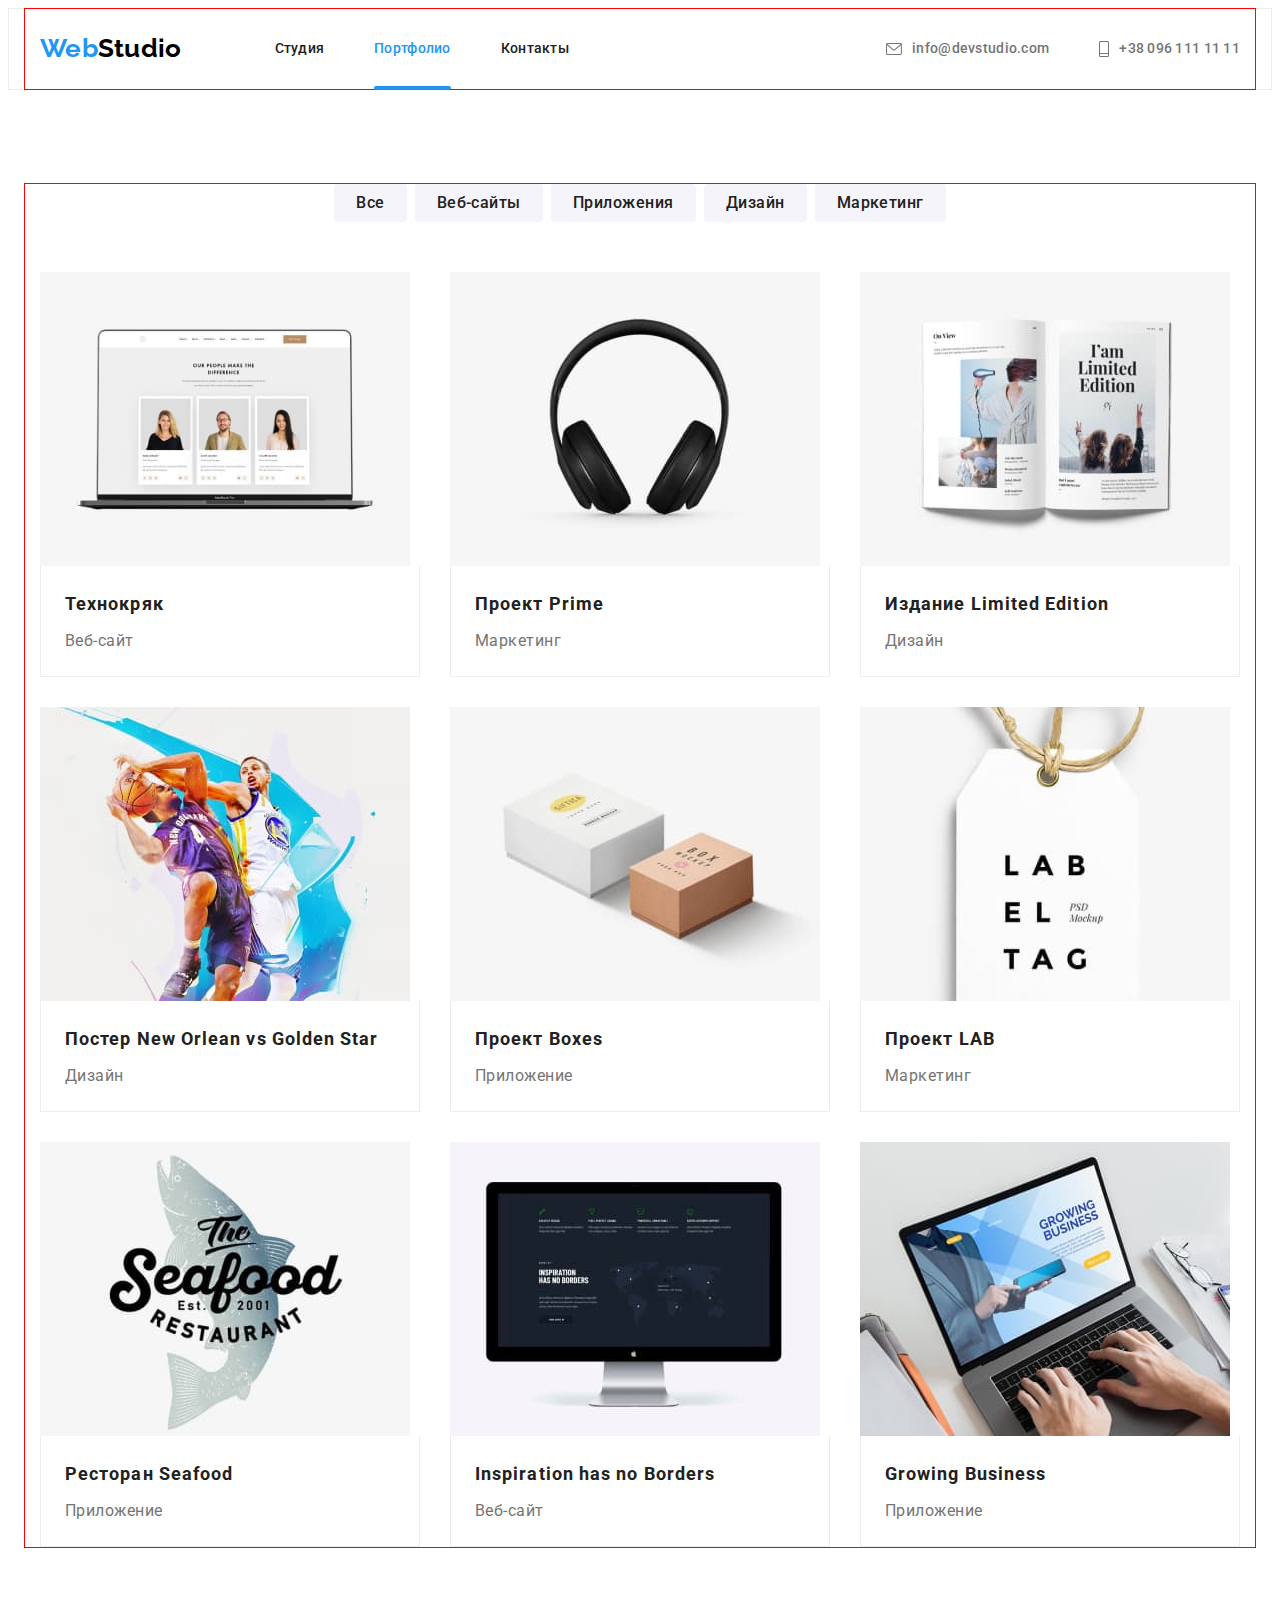
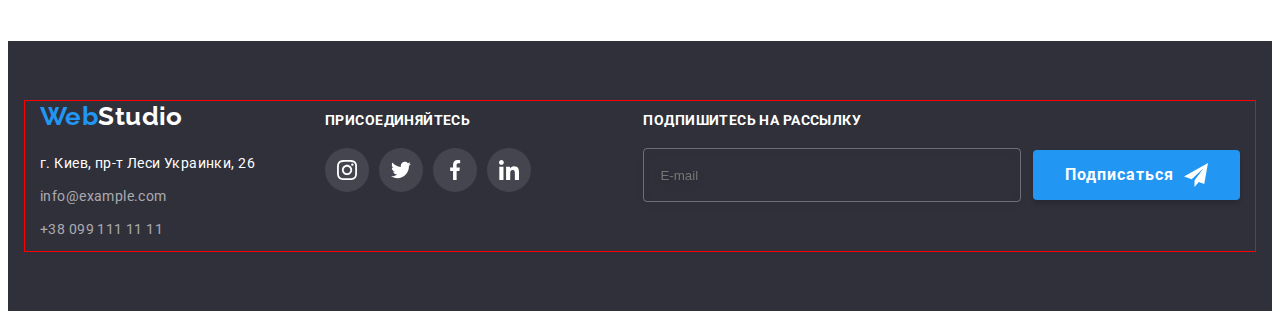
==== portfolio.html @ 8f58f3dd "ferst upd" ====
<!DOCTYPE html>
<html lang="ru">
  <head>
    <meta charset="UTF-8" />
    <meta http-equiv="X-UA-Compatible" content="IE=edge" />
    <meta name="viewport" content="width=device-width, initial-scale=1.0" />
    <link rel="preconnect" href="https://fonts.googleapis.com" />
    <link rel="preconnect" href="https://fonts.gstatic.com" crossorigin />
    <link
      href="https://fonts.googleapis.com/css2?family=Raleway:wght@700&family=Roboto:wght@400;500;700;900&display=swap"
      rel="stylesheet"
    />
    <link
      rel="stylesheet"
      href="https://cdnjs.cloudflare.com/ajax/libs/modern-normalize/1.1.0/modern-normalize.min.css"
      integrity="sha512-wpPYUAdjBVSE4KJnH1VR1HeZfpl1ub8YT/NKx4PuQ5NmX2tKuGu6U/JRp5y+Y8XG2tV+wKQpNHVUX03MfMFn9Q=="
      crossorigin="anonymous"
      referrerpolicy="no-referrer"
    />
    <title>Портфолио</title>
    <link rel="stylesheet" href="./css/style.css" />
  </head>
  <body>
    <header class="page-header">
      <div class="container header-nav">
        <a href="" lang="en" class="logo link">Web<span class="logo-black">Studio</span></a>
        <nav class="">
          <ul class="site-nav list">
            <li class="item">
              <a href="./index.html" class="link">Студия</a>
            </li>
            <li class="item"><a href="" class="link active">Портфолио</a></li>
            <li class="item"><a href="" class="link">Контакты</a></li>
          </ul>
        </nav>
        <ul class="auth-nav list">
          <li class="item">
            <a href="mailto:info@devstudio.com" class="link"
              ><svg class="auth-nav-logo" width="16" height="12">
                <use href="./images/symbol-defs-thre.svg#icon-mail-header"></use>
              </svg>
              info@devstudio.com</a
            >
          </li>
          <li class="item">
            <a href="tel:+380961111111" class="link"
              ><svg class="auth-nav-logo" width="10" height="16">
                <use href="./images/symbol-defs-thre.svg#icon-tel-header"></use>
              </svg>
              +38 096 111 11 11</a
            >
          </li>
        </ul>
      </div>
    </header>
    <main>
      <!--Секция кнопок-->
      <section class="section-project">
        <div class="container">
          <h1 class="visually-hidden">Наши проекты</h1>
          <ul class="list button-list">
            <li class="button-title">
              <button type="button" class="button-item">Все</button>
            </li>
            <li class="button-title">
              <button type="button" class="button-item">Веб-сайты</button>
            </li>
            <li class="button-title">
              <button type="button" class="button-item">Приложения</button>
            </li>
            <li class="button-title">
              <button type="button" class="button-item">Дизайн</button>
            </li>
            <li class="button-title">
              <button type="button" class="button-item">Маркетинг</button>
            </li>
          </ul>

          <!--Секция изображения ссылки-->
          <ul class="list list-layouts card-set">
            <li class="layouts-cards layouts-item card-item">
              <a href="" target="blank" rel="nofollow noopener noreferrer" class="layouts-link link"
                ><div class="layouts-thumb">
                  <img src="./images/page.jpg" alt="Страница на дисплее" width="370" height="294" />
                  <p class="layouts-top-text">
                    Ресурс предлагает комплексные предложения с разным уровнем функционала и
                    сервисов. Все это позволит посетителю получить исчерпывающие сведения о компании
                    или частном лице.
                  </p>
                </div>
                <div class="layouts-con">
                  <h2 class="title-layouts">Технокряк</h2>
                  <p class="title-text">Веб-сайт</p>
                </div></a
              >
            </li>
            <li class="layouts-cards layouts-item card-item">
              <a href="" target="blank" rel="nofollow noopener noreferrer" class="layouts-link link"
                ><div class="layouts-thumb">
                  <img src="./images/headphones.jpg" alt="Наушники" width="370" height="294" />
                  <p class="layouts-top-text">
                    Ресурс предлагает комплексные предложения с разным уровнем функционала и
                    сервисов. Все это позволит посетителю получить исчерпывающие сведения о компании
                    или частном лице.
                  </p>
                </div>
                <div class="layouts-con">
                  <h2 class="title-layouts">Проект Prime</h2>
                  <p class="title-text">Маркетинг</p>
                </div></a
              >
            </li>
            <li class="layouts-cards layouts-item card-item">
              <a href="" target="blank" rel="nofollow noopener noreferrer" class="layouts-link link"
                ><div class="layouts-thumb">
                  <img src="./images/book.jpg" alt="Открытая книга" width="370" height="294" />
                  <p class="layouts-top-text">
                    Ресурс предлагает комплексные предложения с разным уровнем функционала и
                    сервисов. Все это позволит посетителю получить исчерпывающие сведения о компании
                    или частном лице.
                  </p>
                </div>
                <div class="layouts-con">
                  <h2 class="title-layouts">Издание Limited Edition</h2>
                  <p class="title-text">Дизайн</p>
                </div></a
              >
            </li>
            <li class="layouts-cards layouts-item card-item">
              <a href="" target="blank" rel="nofollow noopener noreferrer" class="layouts-link link"
                ><div class="layouts-thumb">
                  <img
                    src="./images/players.jpg"
                    alt="Баксетболисты в прыжке"
                    width="370"
                    height="294"
                  />
                  <p class="layouts-top-text">
                    Ресурс предлагает комплексные предложения с разным уровнем функционала и
                    сервисов. Все это позволит посетителю получить исчерпывающие сведения о компании
                    или частном лице.
                  </p>
                </div>
                <div class="layouts-con">
                  <h2 class="title-layouts">Постер New Orlean vs Golden Star</h2>
                  <p class="title-text">Дизайн</p>
                </div></a
              >
            </li>
            <li class="layouts-cards layouts-item card-item">
              <a href="" target="blank" rel="nofollow noopener noreferrer" class="layouts-link link"
                ><div class="layouts-thumb">
                  <img src="./images/box.jpg" alt="Две коробки" width="370" height="294" />
                  <p class="layouts-top-text">
                    Ресурс предлагает комплексные предложения с разным уровнем функционала и
                    сервисов. Все это позволит посетителю получить исчерпывающие сведения о компании
                    или частном лице.
                  </p>
                </div>
                <div class="layouts-con">
                  <h2 class="title-layouts">Проект Boxes</h2>
                  <p class="title-text">Приложение</p>
                </div></a
              >
            </li>
            <li class="layouts-cards layouts-item card-item">
              <a href="" target="blank" rel="nofollow noopener noreferrer" class="layouts-link link"
                ><div class="layouts-thumb">
                  <img src="./images/lable.jpg" alt="Изображение лейбы" width="370" height="294" />
                  <p class="layouts-top-text">
                    Ресурс предлагает комплексные предложения с разным уровнем функционала и
                    сервисов. Все это позволит посетителю получить исчерпывающие сведения о компании
                    или частном лице.
                  </p>
                </div>
                <div class="layouts-con">
                  <h2 class="title-layouts">Проект LAB</h2>
                  <p class="title-text">Маркетинг</p>
                </div></a
              >
            </li>
            <li class="layouts-cards layouts-item card-item">
              <a href="" target="blank" rel="nofollow noopener noreferrer" class="layouts-link link"
                ><div class="layouts-thumb">
                  <img src="./images/bord.jpg" alt="Изображение рыбы" width="370" height="294" />
                  <p class="layouts-top-text">
                    Ресурс предлагает комплексные предложения с разным уровнем функционала и
                    сервисов. Все это позволит посетителю получить исчерпывающие сведения о компании
                    или частном лице.
                  </p>
                </div>
                <div class="layouts-con">
                  <h2 class="title-layouts">Ресторан Seafood</h2>
                  <p class="title-text">Приложение</p>
                </div></a
              >
            </li>
            <li class="layouts-cards layouts-item card-item">
              <a href="" target="blank" rel="nofollow noopener noreferrer" class="layouts-link link"
                ><div class="layouts-thumb">
                  <img
                    src="./images/comouter.jpg"
                    alt="Персональный компьютер"
                    width="370"
                    height="294"
                  />
                  <p class="layouts-top-text">
                    Ресурс предлагает комплексные предложения с разным уровнем функционала и
                    сервисов. Все это позволит посетителю получить исчерпывающие сведения о компании
                    или частном лице.
                  </p>
                </div>
                <div class="layouts-con">
                  <h2 class="title-layouts">Inspiration has no Borders</h2>
                  <p class="title-text">Веб-сайт</p>
                </div></a
              >
            </li>
            <li class="layouts-cards layouts-item card-item">
              <a href="" target="blank" rel="nofollow noopener noreferrer" class="layouts-link link"
                ><div class="layouts-thumb">
                  <img
                    src="./images/notebook.jpg"
                    alt="Работа за ноутбоком"
                    width="370"
                    height="294"
                  />
                  <p class="layouts-top-text">
                    Ресурс предлагает комплексные предложения с разным уровнем функционала и
                    сервисов. Все это позволит посетителю получить исчерпывающие сведения о компании
                    или частном лице.
                  </p>
                </div>
                <div class="layouts-con">
                  <h2 class="title-layouts">Growing Business</h2>
                  <p class="title-text">Приложение</p>
                </div></a
              >
            </li>
          </ul>
        </div>
      </section>
    </main>
    <footer class="footer">
      <div class="container footer-container">
        <div class="footer-item">
          <a href="" class="logo link">Web<span class="logo-white">Studio</span></a>
          <address class="address">
            <ul class="list address-list">
              <li class="address-item">
                <a
                  href="https://goo.gl/maps/igMfxzcYB5C5DrkF8"
                  target="blank"
                  rel="nofollow noopener noreferrer"
                  class="link"
                  >г. Киев, пр-т Леси Украинки, 26</a
                >
              </li>
              <li class="address-item">
                <a href="mailto:info@example.com" class="link">info@example.com</a>
              </li>
              <li class="address-item">
                <a href="tel:+380991111111" class="link">+38 099 111 11 11</a>
              </li>
            </ul>
          </address>
        </div>
        <div class="footer-item">
          <p class="join">присоединяйтесь</p>
          <ul class="list time-soc-list">
            <li class="footer-soc-item">
              <a href="" class="time-soc-link link"
                ><svg class="time-soc-icon" width="20" height="20">
                  <use href="./images/symbol-defs.svg#icon-instagram"></use></svg
              ></a>
            </li>
            <li class="time-soc-item">
              <a href="" class="time-soc-link link"
                ><svg class="time-soc-icon" width="20" height="20">
                  <use href="./images/symbol-defs.svg#icon-twitter"></use></svg
              ></a>
            </li>
            <li class="time-soc-item">
              <a href="" class="time-soc-link link"
                ><svg class="time-soc-icon" width="20" height="20">
                  <use href="./images/symbol-defs.svg#icon-facebook"></use></svg
              ></a>
            </li>
            <li class="time-soc-item">
              <a href="" class="time-soc-link link"
                ><svg class="time-soc-icon" width="20" height="20">
                  <use href="./images/symbol-defs.svg#icon-linkedin"></use></svg
              ></a>
            </li>
          </ul>
        </div>
        <div class="footer-item">
          <p class="join">Подпишитесь на рассылку</p>
          <form class="footer-form">
            <label class="join-label"
              ><input
                type="email"
                class="join-input"
                name="user-email"
                placeholder="E-mail"
                required
            /></label>
            <button type="submit" class="button">
              Подписаться<svg class="subscribe-btn-icon" width="24" height="24">
                <use href="./images/symbol-defs-five.svg#icon-icon-send"></use>
              </svg>
            </button>
          </form>
        </div>
      </div>
    </footer>
  </body>
</html>
---- css/style.css ----
/*Основной цвет текста #757575*/
/*Вторичній цвет текста #212121*/
/*Цвето логотипа Вебстудио голубой-#2196F3 черный #000000*/
/*Цвет текста белый #ffffff */
/*Цвет ссылок в футере rgba(255, 255, 255, 0.6)*/

:root {
  --primary-text-color: #757575;
  --title-text-color: #212121;
  --accent-color: #2196f3;
  --adress-color: rgba(255, 255, 255, 0.6);
  --logo-black: #000000;
  --logo-white: #ffffff;
  --background-color: #2f303a;
  --button-color: #ffffff;
  --background-button-color: #f5f4fa;
  --background-icon-color: #afb1b8;
  --card-gep-top: 30px;
  --card-gep-left: 30px;
  --card-item: 4;
  --transition: 250ms cubic-bezier(0.4, 0, 0.2, 1);
}
p,
h1,
h2,
h3,
h4,
h5,
h6 {
  margin: 0;
}
ul,
ol {
  margin: 0;
  padding-left: 0;
}
img {
  display: block;
  /* width: 100%; */
  max-width: 100%;
  height: auto;
}
body {
  color: var(--primary-text-color);
  font-family: 'Roboto', sans-serif;
  font-size: 14px;
  line-height: 1.71;
  letter-spacing: 0.03em;
}
.link {
  text-decoration: none;
  color: inherit;
}
.list {
  list-style: none;
}
.container {
  margin-left: auto;
  margin-right: auto;
  /* Ширина по макету 1170+15+15 */
  width: 1200px;
  padding-left: 15px;
  padding-right: 15px;
  outline: 1px solid red;
}
.card-set {
  display: flex;
  flex-wrap: wrap;
  margin-top: calc(-1 * var(--card-gep-top));
  margin-left: calc(-1 * var(--card-gep-left));
}
.card-item {
  margin-top: var(--card-gep-top);
  margin-left: var(--card-gep-left);
  flex-basis: calc(100% / var(--card-item) - var(--card-gep-left));
}
/* Header */
.page-header {
  font-weight: 500;
  line-height: 1.14;
  letter-spacing: 0.02em;
  border: 1px solid #ececec;
}
.page-header .logo {
  margin-right: 93px;
  padding-top: 24px;
  padding-bottom: 25px;
}
.header-nav {
  display: flex;
  align-items: center;
}
.site-nav .item:not(:last-child),
.auth-nav .item:not(:last-child) {
  margin-right: 50px;
}
.site-nav .link,
.auth-nav .link {
  display: flex;
  align-items: center;
  padding-top: 32px;
  padding-bottom: 32px;
  position: relative;
  transition: color var(--transition);
}
.site-nav {
  display: flex;
  align-items: center;
  color: var(--title-text-color);
}
.site-nav .link::after {
  content: '';
  display: block;
  width: 100%;
  position: absolute;
  bottom: -1px;
  height: 4px;
  background-color: var(--accent-color);
  border-radius: 2px;
  opacity: 0;
  transition: opacity 250ms cubic-bezier(0.4, 0, 0.2, 1);
}
.site-nav .link:hover::after,
.site-nav .link:focus::after,
.site-nav .active::after {
  opacity: 1;
}

.auth-nav {
  display: flex;
  margin-left: auto;
  align-items: center;
}
.nav-list {
  display: flex;
  margin-left: auto;
  padding-top: 32px;
  padding-bottom: 32px;
}

.logo-black {
  color: var(--logo-black);
}
.logo {
  font-family: 'Raleway';
  font-weight: 700;
  font-size: 26px;
  line-height: 1.19;
  color: var(--accent-color);
  display: flex;
}
.site-nav .link:hover,
.site-nav .link:focus,
.active {
  color: var(--accent-color);
}
.auth-nav .link:hover,
.auth-nav .link:focus {
  color: var(--accent-color);
  display: flex;
}
.auth-nav-logo,
.auth-nav-logo {
  margin-right: 10px;
  fill: var(--primary-text-color);
}
.auth-nav .link:hover .auth-nav-logo,
.auth-nav .link:focus .auth-nav-logo {
  fill: var(--accent-color);
}

/* Hero */
.section {
  padding-top: 94px;
  padding-bottom: 94px;
}
.hero {
  text-align: center;
  padding-top: 200px;
  padding-bottom: 200px;
  background-color: var(--background-color);
}
.overlay {
  max-width: 1600px;
  height: 600px;
  margin-left: auto;
  margin-right: auto;
  background-image: linear-gradient(to right, rgba(47, 48, 58, 0.4), rgba(47, 48, 58, 0.4)),
    url('../images/hero-bg.jpg');
}
.hero-title {
  font-weight: 900;
  font-size: 44px;
  line-height: 1.36;
  text-transform: uppercase;
  text-align: center;
  color: var(--button-color);
  margin-bottom: 30px;
  max-width: 696px;
  letter-spacing: 0.06em;
  margin-left: auto;
  margin-right: auto;
}
.button {
  cursor: pointer;
  font-family: inherit;
  font-weight: 700;
  font-size: 16px;
  line-height: 1.88;
  letter-spacing: 0.06em;
  color: var(--button-color);
  background-color: var(--accent-color);
  box-shadow: 0px 4px 4px rgba(0, 0, 0, 0.15);
  border-radius: 4px;
  padding: 10px 32px;
  border: none;
  min-width: 200px;
  display: flex;
  justify-content: center;
  align-items: center;
  margin-right: auto;
  margin-left: auto;
  transition: background var(--transition);
}
.button:hover,
.button:focus {
  background: #188ce8;
}
/* Section description */
.visually-hidden {
  position: absolute !important;
  clip: rect(1px 1px 1px 1px); /* IE6, IE7 */
  clip: rect(1px, 1px, 1px, 1px);
  padding: 0 !important;
  border: 0 !important;
  height: 1px !important;
  width: 1px !important;
  overflow: hidden;
}
.list-item::before {
  display: block;
  content: '';
  height: 120px;
  background-size: 70px;
  background-repeat: no-repeat;
  background-position: center;
  background-color: var(--background-button-color);
  border-radius: 4px;
  margin-bottom: 30px;
}
.icon-antenna::before {
  background-image: url(../images/antenna.svg);
}
.icon-clock::before {
  background-image: url(../images/clock.svg);
}
.icon-diagram::before {
  background-image: url(../images/diagram.svg);
}
.icon-astronaut::before {
  background-image: url(../images/astronaut.svg);
}
.about-title {
  font-weight: 700;
  font-size: 14px;
  text-transform: uppercase;
  line-height: 1.14;
  color: var(--title-text-color);
  margin-bottom: 10px;
}

/* Section process */
.section-worck {
  padding-top: 0px;
}
.section-title {
  font-weight: 700;
  font-size: 36px;
  margin-bottom: 50px;
  line-height: 1.16;
  text-align: center;
  color: var(--title-text-color);
}
.process-list {
  --card-gep-top: 50px;
  --card-gep-left: 30px;
  --card-item: 3;
}
.item-worck {
  position: relative;
}
.tex-position {
  position: absolute;
  font-weight: 700;
  line-height: 16px;
  color: var(--button-color);
  text-transform: uppercase;
  bottom: 0;
  left: 0;
  text-align: center;
  width: 100%;
  padding: 27px;
  background-color: rgba(47, 48, 58, 0.8);
}

/*Section team*/
.section-team {
  background-color: var(--background-button-color);
}
.title-team {
  font-weight: 500;
  margin-bottom: 10px;
  color: var(--title-text-color);
}
.team-text,
.title-team {
  font-size: 16px;
  line-height: 1.18;
  text-align: center;
}
.team-text {
  margin-bottom: 16px;
}
.team-list {
  --card-item: 4;
}
.time-con {
  padding: 30px;
}
.time-item {
  background-color: #ffffff;
  box-shadow: 0px 1px 3px rgba(0, 0, 0, 0.12), 0px 1px 1px rgba(0, 0, 0, 0.14),
    0px 2px 1px rgba(0, 0, 0, 0.2);
  border-radius: 0px 0px 4px 4px;
}
.time-soc-list {
  display: flex;
}
.time-soc-item {
  width: 44px;
  height: 44px;
  margin-right: 10px;
}
.time-soc-item:last-child {
  margin-right: 0px;
}
.time-soc-link {
  width: 100%;
  height: 100%;
  background-color: var(--button-color);
  border-radius: 50%;
  display: flex;
  align-items: center;
  justify-content: center;
  transition: background-color var(--transition);
}

.time-soc-icon {
  transition: fill var(--transition);
  fill: var(--background-icon-color);
}
.time-soc-link:hover,
.time-soc-link:focus {
  background-color: var(--accent-color);
}
.time-soc-link:hover .time-soc-icon,
.time-soc-link:focus .time-soc-icon {
  fill: var(--button-color);
}

/* Section regular-customers */
.clients {
  font-size: 36px;
  line-height: 42px;
  text-align: center;
  letter-spacing: 0.03em;
  color: var(--title-text-color);
  margin-bottom: 50px;
}
.clients-list {
  --card-item: 6;
}
.clients-icon-link:hover,
.clients-icon-link:focus {
  border: 1px solid var(--accent-color);
}

.clients-icon-link {
  width: 100%;
  height: 92px;
  background-color: var(--button-color);
  display: flex;
  border-radius: 4px;
  align-items: center;
  justify-content: center;
  border: 1px solid #afb1b8;
  transition: border var(--transition);
}
.clients-cpmany-icon {
  transition: fill var(--transition);
  fill: #afb1b8;
}
.clients-icon-link:hover .clients-cpmany-icon,
.clients-icon-link:focus .clients-cpmany-icon {
  fill: var(--accent-color);
}
/* Section footer */
.footer {
  background-color: var(--background-color);
  padding-top: 60px;
  padding-bottom: 60px;
}
.footer .logo {
  margin-bottom: 20px;
}
.footer .link:hover,
.footer .link:focus {
  color: var(--accent-color);
}
.address-item .link {
  transition: color var(--transition);
}
.logo-white {
  color: var(--logo-white);
}
.join {
  font-weight: 700;
  line-height: 16px;
  letter-spacing: 0.03em;
  text-transform: uppercase;
  color: var(--logo-white);
  margin-bottom: 20px;
}
.join-label {
  margin-right: 12px;
}
.join-input {
  width: 358px;
  height: 50px;
  background-color: initial;
  border: 1px solid rgba(255, 255, 255, 0.3);
  filter: drop-shadow(0px 4px 4px rgba(0, 0, 0, 0.15));
  border-radius: 4px;
  padding-left: 16px;
  color: var(--button-color);
}
.footer-form {
  display: flex;
  align-items: center;
}

.address {
  color: var(--adress-color);
  font-style: inherit;
}
.address .link[target='blank'] {
  color: var(--button-color);
}
.address-item {
  margin-bottom: 9px;
}
.footer-soc-list {
  display: flex;
}
.footer-soc-item {
  width: 44px;
  height: 44px;
  margin-right: 10px;
}
.footer-soc-item:last-child {
  margin-right: 0px;
}
.footer-soc-link {
  width: 100%;
  height: 100%;
  border-radius: 50%;
  display: flex;
  align-items: center;
  justify-content: center;
  transition-property: background-color;
  transition-duration: 3000ms;
  transition-timing-function: cubic-bezier(0.4, 0, 0.2, 1);
}
.footer .time-soc-link {
  background-color: rgba(255, 255, 255, 0.1);
}
.footer .time-soc-icon {
  fill: var(--logo-white);
}
.footer-soc-icon {
  fill: var(--button-color);
}
.footer .time-soc-link:hover,
.footer .time-soc-link:focus {
  background-color: var(--accent-color);
}
.footer-container {
  display: flex;
  align-items: baseline;
}
.footer-item:not(:last-child) {
  margin-right: 70px;
}
.footer-item:last-child {
  margin-left: auto;
}
/* section button */
.section-project {
  margin-top: 94px;
  margin-bottom: 94px;
}
.button-item {
  cursor: pointer;
  color: var(--title-text-color);
  background-color: var(--background-button-color);
  font-family: inherit;
  font-size: 16px;
  font-weight: 500;
  line-height: 1.62;
  letter-spacing: 0.03em;
  border-radius: 4px;
  padding: 6px 22px 6px 22px;
  border: none;
  transition-property: background-color, color, box-shadow;
  transition-duration: 250ms;
  transition-timing-function: cubic-bezier(0.4, 0, 0.2, 1);
}
.button-item:hover,
.button-item:focus {
  background-color: var(--accent-color);
  color: var(--background-button-color);
  box-shadow: 0px 3px 1px rgba(0, 0, 0, 0.1), 0px 1px 2px rgba(0, 0, 0, 0.08),
    0px 2px 2px rgba(0, 0, 0, 0.12);
}
.button-list {
  display: flex;
  justify-content: center;
  margin-bottom: 50px;
  column-gap: 8px;
}

.button-title {
  position: relative;
}

/* section layouts*/
.title-layouts {
  font-weight: 700;
  font-size: 18px;
  margin-bottom: 4px;
  line-height: 2;
  letter-spacing: 0.06em;
  color: var(--title-text-color);
}
.title-text {
  font-size: 16px;
  line-height: 1.88;
  letter-spacing: 0.03em;
}
.list-layouts {
  --card-item: 3;
}
.layouts-item {
  background-color: var(--button-color);
}
.layouts-link {
  display: flex;
  flex-direction: column;
  transition: box-shadow var(--transition);
}
.layouts-link:hover,
.layouts-link:focus {
  box-shadow: 0px 1px 1px rgba(0, 0, 0, 0.12), 0px 4px 4px rgba(0, 0, 0, 0.06),
    1px 4px 6px rgba(0, 0, 0, 0.16);
}
.layouts-con {
  padding: 20px 24px;
  border: 1px solid #eeeeee;
  border-top: none;
}

.layouts-thumb:hover::before .layouts-thumb:focus::before {
  opacity: 1;
}
.layouts-thumb {
  position: relative;
  overflow: hidden;
}
.layouts-cards:hover .layouts-thumb::before {
  transform: translateY(0);
}
.layouts-top-text {
  position: absolute;
  top: 0%;
  font-size: 18px;
  line-height: 28px;
  letter-spacing: 0.03em;
  color: var(--button-color);
  background: rgba(33, 150, 243, 0.9);
  padding: 63px 24px 63px 24px;
  transform: translateY(100%);
  transition: transform 250ms cubic-bezier(0.4, 0, 0.2, 1);
}
.layouts-link:hover .layouts-top-text,
.layouts-link:focus .layouts-top-text {
  transform: translateY(0);
}
.backdrop {
  width: 100%;
  height: 100%;
  background: rgba(0, 0, 0, 0.2);
  position: fixed;
  top: 0;
  transition: opacity var(--transition), visibility 350ms;
}
.backdrop.is-hidden .modal {
  transform: translate(-50%, -50%) scale(0);
}
.modal {
  width: 528px;
  height: 581px;
  background: var(--background-button-color);
  box-shadow: 0px 1px 3px rgba(0, 0, 0, 0.12), 0px 1px 1px rgba(0, 0, 0, 0.14),
    0px 2px 1px rgba(0, 0, 0, 0.2);
  border-radius: 4px;
  position: absolute;
  top: 50%;
  left: 50%;
  transform: translate(-50%, -50%) scale(1);
  transition: transform var(--transition);
  padding: 40px;
}
.modal-title {
  font-weight: 700;
  font-size: 20px;
  line-height: 23px;
  text-align: center;
  letter-spacing: 0.03em;
  color: var(--title-text-color);
  margin-bottom: 12px;
}
.svg-button-modal {
  fill: var(--logo-black);
  transition: fill var(--transition);
}
.svg-button-modal:focus,
.svg-button-modal:hover {
  fill: var(--accent-color);
}
.button-modal-clouse {
  width: 30px;
  height: 30px;
  position: absolute;
  display: flex;
  justify-content: center;
  align-items: center;
  top: 8px;
  right: 8px;
  border: 1px solid rgba(0, 0, 0, 0.1);
  border-radius: 50%;
  cursor: pointer;
}
.button-modal-clouse:focus .svg-button-modal,
.button-modal-clouse:hover .svg-button-modal {
  fill: var(--accent-color);
}
.is-hidden {
  visibility: hidden;
  opacity: 0;
  pointer-events: none;
}
.modal-field {
  margin-bottom: 10px;
}
.modal-input {
  width: 100%;
  height: 40px;
  border: 1px solid rgba(33, 33, 33, 0.2);
  border-radius: 4px;
  padding-left: 42px;
  outline: none;
  cursor: pointer;
  transition: border var(--transition);
}
.modal-input:focus,
.modal-input:hover {
  border: 1px solid var(--accent-color);
}
.modal-input:focus + .modal-icon,
.modal-input:hover + .modal-icon {
  fill: var(--accent-color);
}
.modal-icon {
  position: absolute;
  left: 12px;
  top: 50%;
  transform: translateY(-50%);
  transition: fill var(--transition);
}
.modal-label {
  font-size: 12px;
  letter-spacing: 0.01em;
  color: var(--primary-text-color);
  margin-bottom: 4px;
  display: block;
}
.modal-text {
  width: 100%;
  height: 120px;
  border: 1px solid rgba(33, 33, 33, 0.2);
  border-radius: 4px;
  resize: none;
  padding: 12px 16px;
  outline: none;
}
.modal-text::placeholder {
  font-size: 14px;
  line-height: 16px;
  letter-spacing: 0.01em;
  color: rgba(117, 117, 117, 0.5);
}
.modal-text:focus {
  border-color: var(--accent-color);
}
.color-contract {
  color: var(--accent-color);
}
.checkbox-text {
  color: var(--primary-text-color);
  display: flex;
  align-items: center;
  justify-content: center;
}
.checkbox-text::before {
  content: '';
  width: 16px;
  height: 15px;
  border: 2px solid var(--title-text-color);
  border-radius: 2px;
  margin-right: 9px;
}
.modal-check {
  margin-left: 13px;
}
.modal-check:checked + .checkbox-text::before {
  background-color: var(--accent-color);
  background-image: url(../images/check.svg);
  border: 2px solid var(--title-text-color);
  background-repeat: no-repeat;
  background-position: center;
}
.modal-check:hover + .checkbox-text::before,
.modal-check:focus + .checkbox-text::before {
  border: 2px solid var(--accent-color);
}

.subscribe-btn-icon {
  margin-left: 10px;
  fill: var(--button-color);
}
.input-wrap {
  position: relative;
}
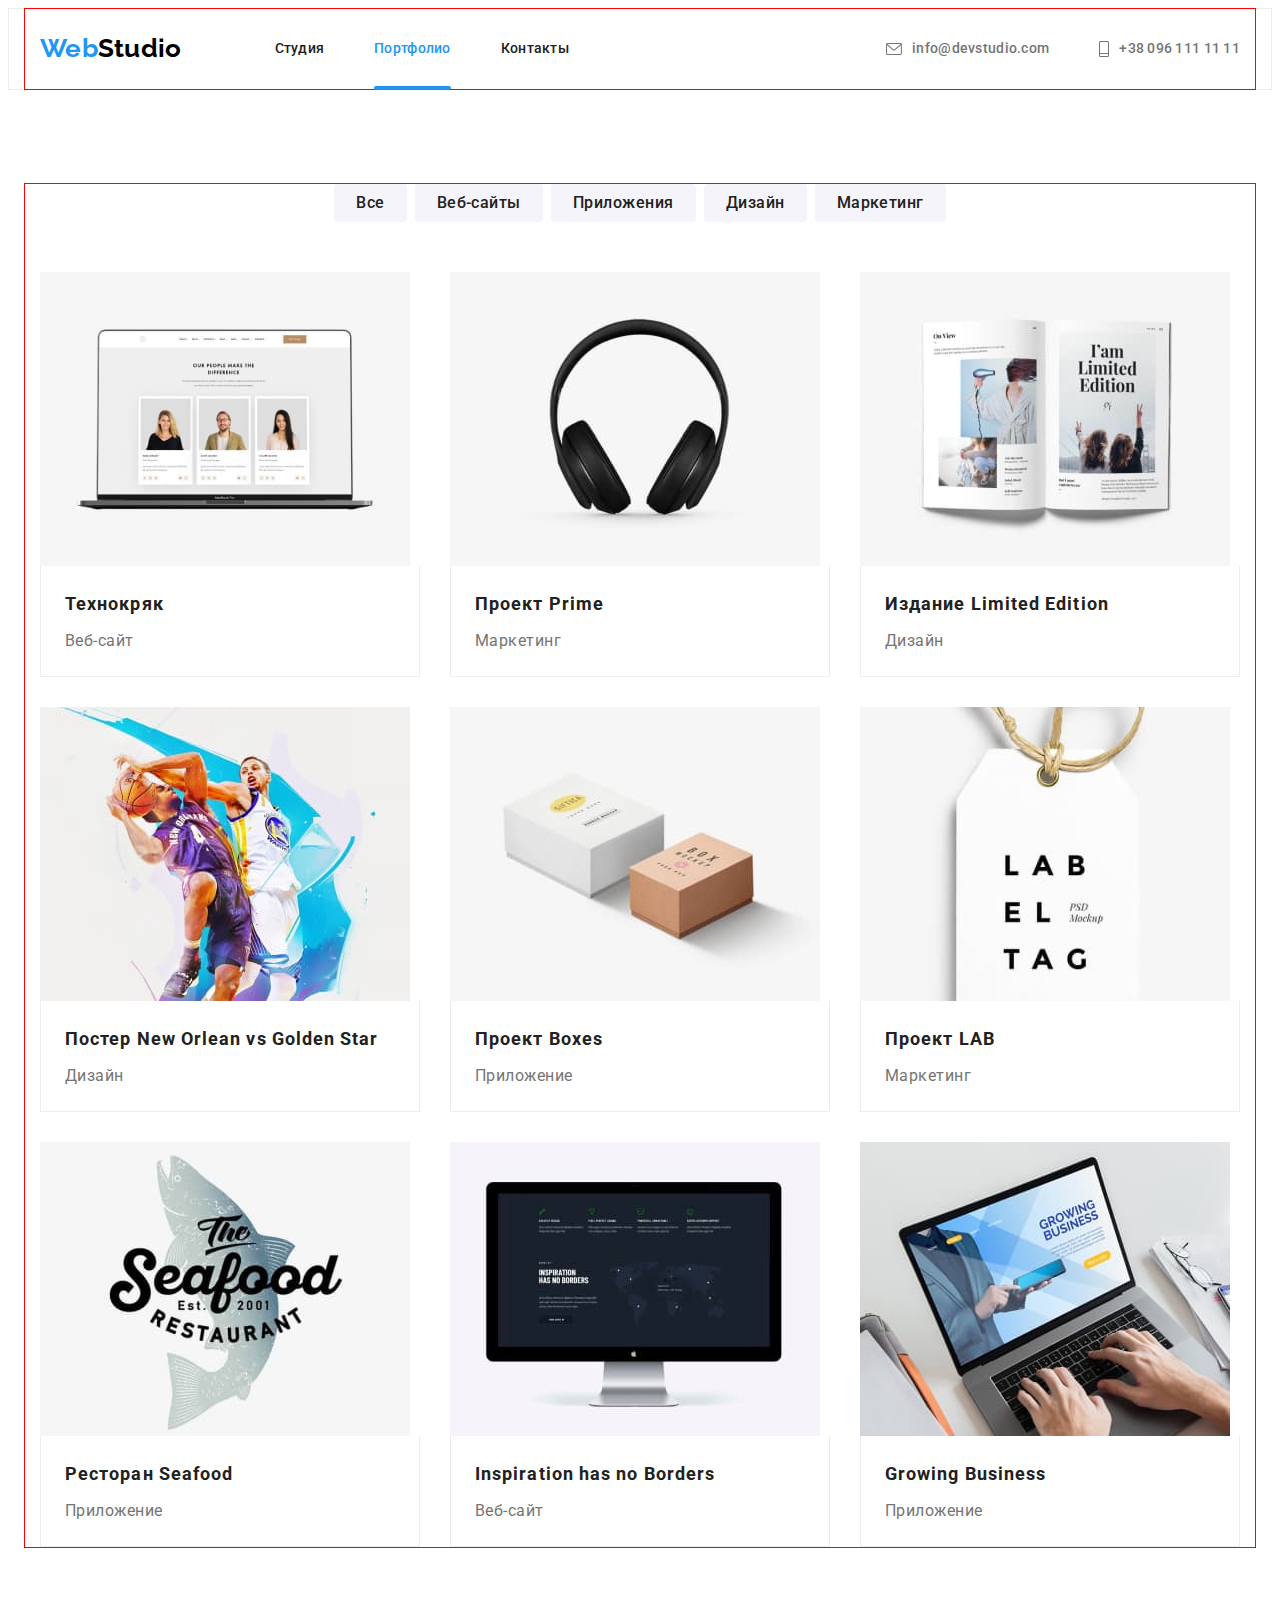
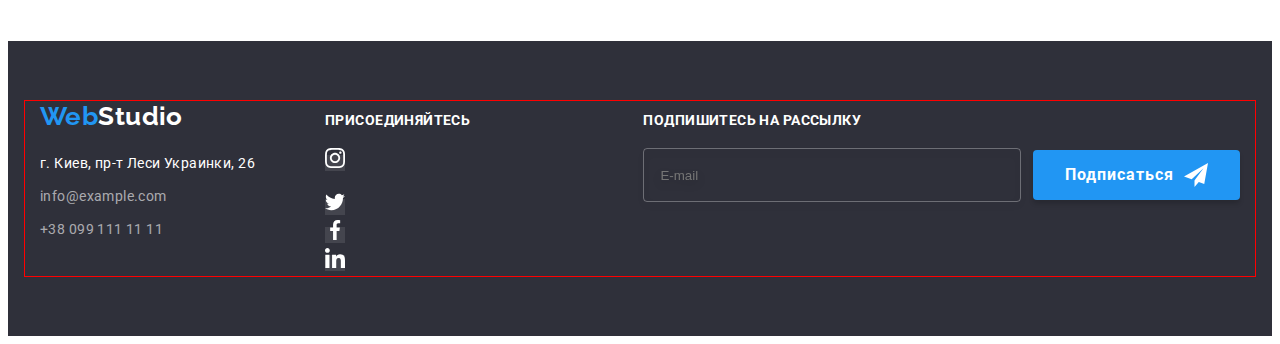
==== commit 9f3492ed: "upd. scss" ====
--- a/portfolio.html
+++ b/portfolio.html
@@ -19,6 +19,7 @@
     />
     <title>Портфолио</title>
     <link rel="stylesheet" href="./css/style.css" />
+    <link rel="stylesheet" href="./css/main.min.css" />
   </head>
   <body>
     <header class="page-header">
@@ -54,30 +55,30 @@
       </div>
     </header>
     <main>
-      <!--Секция кнопок-->
+      <!--Section button-portfolio--->
       <section class="section-project">
         <div class="container">
           <h1 class="visually-hidden">Наши проекты</h1>
           <ul class="list button-list">
+            <li class="button-list__title">
+              <button type="button" class="button-list__item">Все</button>
+            </li>
             <li class="button-title">
-              <button type="button" class="button-item">Все</button>
+              <button type="button" class="button-list__item">Веб-сайты</button>
             </li>
             <li class="button-title">
-              <button type="button" class="button-item">Веб-сайты</button>
+              <button type="button" class="button-list__item">Приложения</button>
             </li>
             <li class="button-title">
-              <button type="button" class="button-item">Приложения</button>
+              <button type="button" class="button-list__item">Дизайн</button>
             </li>
             <li class="button-title">
-              <button type="button" class="button-item">Дизайн</button>
-            </li>
-            <li class="button-title">
-              <button type="button" class="button-item">Маркетинг</button>
+              <button type="button" class="button-list__item">Маркетинг</button>
             </li>
           </ul>
 
-          <!--Секция изображения ссылки-->
-          <ul class="list list-layouts card-set">
+          <!--Section layouts-->
+          <ul class="list-layouts card-set list">
             <li class="layouts-cards layouts-item card-item">
               <a href="" target="blank" rel="nofollow noopener noreferrer" class="layouts-link link"
                 ><div class="layouts-thumb">
--- a/css/style.css
+++ b/css/style.css
@@ -4,760 +4,22 @@
 /*Цвет текста белый #ffffff */
 /*Цвет ссылок в футере rgba(255, 255, 255, 0.6)*/
 
-:root {
-  --primary-text-color: #757575;
-  --title-text-color: #212121;
-  --accent-color: #2196f3;
-  --adress-color: rgba(255, 255, 255, 0.6);
-  --logo-black: #000000;
-  --logo-white: #ffffff;
-  --background-color: #2f303a;
-  --button-color: #ffffff;
-  --background-button-color: #f5f4fa;
-  --background-icon-color: #afb1b8;
-  --card-gep-top: 30px;
-  --card-gep-left: 30px;
-  --card-item: 4;
-  --transition: 250ms cubic-bezier(0.4, 0, 0.2, 1);
-}
-p,
-h1,
-h2,
-h3,
-h4,
-h5,
-h6 {
-  margin: 0;
-}
-ul,
-ol {
-  margin: 0;
-  padding-left: 0;
-}
-img {
-  display: block;
-  /* width: 100%; */
-  max-width: 100%;
-  height: auto;
-}
-body {
-  color: var(--primary-text-color);
-  font-family: 'Roboto', sans-serif;
-  font-size: 14px;
-  line-height: 1.71;
-  letter-spacing: 0.03em;
-}
-.link {
-  text-decoration: none;
-  color: inherit;
-}
-.list {
-  list-style: none;
-}
-.container {
-  margin-left: auto;
-  margin-right: auto;
-  /* Ширина по макету 1170+15+15 */
-  width: 1200px;
-  padding-left: 15px;
-  padding-right: 15px;
-  outline: 1px solid red;
-}
-.card-set {
-  display: flex;
-  flex-wrap: wrap;
-  margin-top: calc(-1 * var(--card-gep-top));
-  margin-left: calc(-1 * var(--card-gep-left));
-}
-.card-item {
-  margin-top: var(--card-gep-top);
-  margin-left: var(--card-gep-left);
-  flex-basis: calc(100% / var(--card-item) - var(--card-gep-left));
-}
 /* Header */
-.page-header {
-  font-weight: 500;
-  line-height: 1.14;
-  letter-spacing: 0.02em;
-  border: 1px solid #ececec;
-}
-.page-header .logo {
-  margin-right: 93px;
-  padding-top: 24px;
-  padding-bottom: 25px;
-}
-.header-nav {
-  display: flex;
-  align-items: center;
-}
-.site-nav .item:not(:last-child),
-.auth-nav .item:not(:last-child) {
-  margin-right: 50px;
-}
-.site-nav .link,
-.auth-nav .link {
-  display: flex;
-  align-items: center;
-  padding-top: 32px;
-  padding-bottom: 32px;
-  position: relative;
-  transition: color var(--transition);
-}
-.site-nav {
-  display: flex;
-  align-items: center;
-  color: var(--title-text-color);
-}
-.site-nav .link::after {
-  content: '';
-  display: block;
-  width: 100%;
-  position: absolute;
-  bottom: -1px;
-  height: 4px;
-  background-color: var(--accent-color);
-  border-radius: 2px;
-  opacity: 0;
-  transition: opacity 250ms cubic-bezier(0.4, 0, 0.2, 1);
-}
-.site-nav .link:hover::after,
-.site-nav .link:focus::after,
-.site-nav .active::after {
-  opacity: 1;
-}
-
-.auth-nav {
-  display: flex;
-  margin-left: auto;
-  align-items: center;
-}
-.nav-list {
-  display: flex;
-  margin-left: auto;
-  padding-top: 32px;
-  padding-bottom: 32px;
-}
-
-.logo-black {
-  color: var(--logo-black);
-}
-.logo {
-  font-family: 'Raleway';
-  font-weight: 700;
-  font-size: 26px;
-  line-height: 1.19;
-  color: var(--accent-color);
-  display: flex;
-}
-.site-nav .link:hover,
-.site-nav .link:focus,
-.active {
-  color: var(--accent-color);
-}
-.auth-nav .link:hover,
-.auth-nav .link:focus {
-  color: var(--accent-color);
-  display: flex;
-}
-.auth-nav-logo,
-.auth-nav-logo {
-  margin-right: 10px;
-  fill: var(--primary-text-color);
-}
-.auth-nav .link:hover .auth-nav-logo,
-.auth-nav .link:focus .auth-nav-logo {
-  fill: var(--accent-color);
-}
 
 /* Hero */
-.section {
-  padding-top: 94px;
-  padding-bottom: 94px;
-}
-.hero {
-  text-align: center;
-  padding-top: 200px;
-  padding-bottom: 200px;
-  background-color: var(--background-color);
-}
-.overlay {
-  max-width: 1600px;
-  height: 600px;
-  margin-left: auto;
-  margin-right: auto;
-  background-image: linear-gradient(to right, rgba(47, 48, 58, 0.4), rgba(47, 48, 58, 0.4)),
-    url('../images/hero-bg.jpg');
-}
-.hero-title {
-  font-weight: 900;
-  font-size: 44px;
-  line-height: 1.36;
-  text-transform: uppercase;
-  text-align: center;
-  color: var(--button-color);
-  margin-bottom: 30px;
-  max-width: 696px;
-  letter-spacing: 0.06em;
-  margin-left: auto;
-  margin-right: auto;
-}
-.button {
-  cursor: pointer;
-  font-family: inherit;
-  font-weight: 700;
-  font-size: 16px;
-  line-height: 1.88;
-  letter-spacing: 0.06em;
-  color: var(--button-color);
-  background-color: var(--accent-color);
-  box-shadow: 0px 4px 4px rgba(0, 0, 0, 0.15);
-  border-radius: 4px;
-  padding: 10px 32px;
-  border: none;
-  min-width: 200px;
-  display: flex;
-  justify-content: center;
-  align-items: center;
-  margin-right: auto;
-  margin-left: auto;
-  transition: background var(--transition);
-}
-.button:hover,
-.button:focus {
-  background: #188ce8;
-}
+
 /* Section description */
-.visually-hidden {
-  position: absolute !important;
-  clip: rect(1px 1px 1px 1px); /* IE6, IE7 */
-  clip: rect(1px, 1px, 1px, 1px);
-  padding: 0 !important;
-  border: 0 !important;
-  height: 1px !important;
-  width: 1px !important;
-  overflow: hidden;
-}
-.list-item::before {
-  display: block;
-  content: '';
-  height: 120px;
-  background-size: 70px;
-  background-repeat: no-repeat;
-  background-position: center;
-  background-color: var(--background-button-color);
-  border-radius: 4px;
-  margin-bottom: 30px;
-}
-.icon-antenna::before {
-  background-image: url(../images/antenna.svg);
-}
-.icon-clock::before {
-  background-image: url(../images/clock.svg);
-}
-.icon-diagram::before {
-  background-image: url(../images/diagram.svg);
-}
-.icon-astronaut::before {
-  background-image: url(../images/astronaut.svg);
-}
-.about-title {
-  font-weight: 700;
-  font-size: 14px;
-  text-transform: uppercase;
-  line-height: 1.14;
-  color: var(--title-text-color);
-  margin-bottom: 10px;
-}
 
 /* Section process */
-.section-worck {
-  padding-top: 0px;
-}
-.section-title {
-  font-weight: 700;
-  font-size: 36px;
-  margin-bottom: 50px;
-  line-height: 1.16;
-  text-align: center;
-  color: var(--title-text-color);
-}
-.process-list {
-  --card-gep-top: 50px;
-  --card-gep-left: 30px;
-  --card-item: 3;
-}
-.item-worck {
-  position: relative;
-}
-.tex-position {
-  position: absolute;
-  font-weight: 700;
-  line-height: 16px;
-  color: var(--button-color);
-  text-transform: uppercase;
-  bottom: 0;
-  left: 0;
-  text-align: center;
-  width: 100%;
-  padding: 27px;
-  background-color: rgba(47, 48, 58, 0.8);
-}
 
 /*Section team*/
-.section-team {
-  background-color: var(--background-button-color);
-}
-.title-team {
-  font-weight: 500;
-  margin-bottom: 10px;
-  color: var(--title-text-color);
-}
-.team-text,
-.title-team {
-  font-size: 16px;
-  line-height: 1.18;
-  text-align: center;
-}
-.team-text {
-  margin-bottom: 16px;
-}
-.team-list {
-  --card-item: 4;
-}
-.time-con {
-  padding: 30px;
-}
-.time-item {
-  background-color: #ffffff;
-  box-shadow: 0px 1px 3px rgba(0, 0, 0, 0.12), 0px 1px 1px rgba(0, 0, 0, 0.14),
-    0px 2px 1px rgba(0, 0, 0, 0.2);
-  border-radius: 0px 0px 4px 4px;
-}
-.time-soc-list {
-  display: flex;
-}
-.time-soc-item {
-  width: 44px;
-  height: 44px;
-  margin-right: 10px;
-}
-.time-soc-item:last-child {
-  margin-right: 0px;
-}
-.time-soc-link {
-  width: 100%;
-  height: 100%;
-  background-color: var(--button-color);
-  border-radius: 50%;
-  display: flex;
-  align-items: center;
-  justify-content: center;
-  transition: background-color var(--transition);
-}
-
-.time-soc-icon {
-  transition: fill var(--transition);
-  fill: var(--background-icon-color);
-}
-.time-soc-link:hover,
-.time-soc-link:focus {
-  background-color: var(--accent-color);
-}
-.time-soc-link:hover .time-soc-icon,
-.time-soc-link:focus .time-soc-icon {
-  fill: var(--button-color);
-}
 
 /* Section regular-customers */
-.clients {
-  font-size: 36px;
-  line-height: 42px;
-  text-align: center;
-  letter-spacing: 0.03em;
-  color: var(--title-text-color);
-  margin-bottom: 50px;
-}
-.clients-list {
-  --card-item: 6;
-}
-.clients-icon-link:hover,
-.clients-icon-link:focus {
-  border: 1px solid var(--accent-color);
-}
 
-.clients-icon-link {
-  width: 100%;
-  height: 92px;
-  background-color: var(--button-color);
-  display: flex;
-  border-radius: 4px;
-  align-items: center;
-  justify-content: center;
-  border: 1px solid #afb1b8;
-  transition: border var(--transition);
-}
-.clients-cpmany-icon {
-  transition: fill var(--transition);
-  fill: #afb1b8;
-}
-.clients-icon-link:hover .clients-cpmany-icon,
-.clients-icon-link:focus .clients-cpmany-icon {
-  fill: var(--accent-color);
-}
 /* Section footer */
-.footer {
-  background-color: var(--background-color);
-  padding-top: 60px;
-  padding-bottom: 60px;
-}
-.footer .logo {
-  margin-bottom: 20px;
-}
-.footer .link:hover,
-.footer .link:focus {
-  color: var(--accent-color);
-}
-.address-item .link {
-  transition: color var(--transition);
-}
-.logo-white {
-  color: var(--logo-white);
-}
-.join {
-  font-weight: 700;
-  line-height: 16px;
-  letter-spacing: 0.03em;
-  text-transform: uppercase;
-  color: var(--logo-white);
-  margin-bottom: 20px;
-}
-.join-label {
-  margin-right: 12px;
-}
-.join-input {
-  width: 358px;
-  height: 50px;
-  background-color: initial;
-  border: 1px solid rgba(255, 255, 255, 0.3);
-  filter: drop-shadow(0px 4px 4px rgba(0, 0, 0, 0.15));
-  border-radius: 4px;
-  padding-left: 16px;
-  color: var(--button-color);
-}
-.footer-form {
-  display: flex;
-  align-items: center;
-}
 
-.address {
-  color: var(--adress-color);
-  font-style: inherit;
-}
-.address .link[target='blank'] {
-  color: var(--button-color);
-}
-.address-item {
-  margin-bottom: 9px;
-}
-.footer-soc-list {
-  display: flex;
-}
-.footer-soc-item {
-  width: 44px;
-  height: 44px;
-  margin-right: 10px;
-}
-.footer-soc-item:last-child {
-  margin-right: 0px;
-}
-.footer-soc-link {
-  width: 100%;
-  height: 100%;
-  border-radius: 50%;
-  display: flex;
-  align-items: center;
-  justify-content: center;
-  transition-property: background-color;
-  transition-duration: 3000ms;
-  transition-timing-function: cubic-bezier(0.4, 0, 0.2, 1);
-}
-.footer .time-soc-link {
-  background-color: rgba(255, 255, 255, 0.1);
-}
-.footer .time-soc-icon {
-  fill: var(--logo-white);
-}
-.footer-soc-icon {
-  fill: var(--button-color);
-}
-.footer .time-soc-link:hover,
-.footer .time-soc-link:focus {
-  background-color: var(--accent-color);
-}
-.footer-container {
-  display: flex;
-  align-items: baseline;
-}
-.footer-item:not(:last-child) {
-  margin-right: 70px;
-}
-.footer-item:last-child {
-  margin-left: auto;
-}
-/* section button */
-.section-project {
-  margin-top: 94px;
-  margin-bottom: 94px;
-}
-.button-item {
-  cursor: pointer;
-  color: var(--title-text-color);
-  background-color: var(--background-button-color);
-  font-family: inherit;
-  font-size: 16px;
-  font-weight: 500;
-  line-height: 1.62;
-  letter-spacing: 0.03em;
-  border-radius: 4px;
-  padding: 6px 22px 6px 22px;
-  border: none;
-  transition-property: background-color, color, box-shadow;
-  transition-duration: 250ms;
-  transition-timing-function: cubic-bezier(0.4, 0, 0.2, 1);
-}
-.button-item:hover,
-.button-item:focus {
-  background-color: var(--accent-color);
-  color: var(--background-button-color);
-  box-shadow: 0px 3px 1px rgba(0, 0, 0, 0.1), 0px 1px 2px rgba(0, 0, 0, 0.08),
-    0px 2px 2px rgba(0, 0, 0, 0.12);
-}
-.button-list {
-  display: flex;
-  justify-content: center;
-  margin-bottom: 50px;
-  column-gap: 8px;
-}
-
-.button-title {
-  position: relative;
-}
+/* section button-portfolio */
 
 /* section layouts*/
-.title-layouts {
-  font-weight: 700;
-  font-size: 18px;
-  margin-bottom: 4px;
-  line-height: 2;
-  letter-spacing: 0.06em;
-  color: var(--title-text-color);
-}
-.title-text {
-  font-size: 16px;
-  line-height: 1.88;
-  letter-spacing: 0.03em;
-}
-.list-layouts {
-  --card-item: 3;
-}
-.layouts-item {
-  background-color: var(--button-color);
-}
-.layouts-link {
-  display: flex;
-  flex-direction: column;
-  transition: box-shadow var(--transition);
-}
-.layouts-link:hover,
-.layouts-link:focus {
-  box-shadow: 0px 1px 1px rgba(0, 0, 0, 0.12), 0px 4px 4px rgba(0, 0, 0, 0.06),
-    1px 4px 6px rgba(0, 0, 0, 0.16);
-}
-.layouts-con {
-  padding: 20px 24px;
-  border: 1px solid #eeeeee;
-  border-top: none;
-}
 
-.layouts-thumb:hover::before .layouts-thumb:focus::before {
-  opacity: 1;
-}
-.layouts-thumb {
-  position: relative;
-  overflow: hidden;
-}
-.layouts-cards:hover .layouts-thumb::before {
-  transform: translateY(0);
-}
-.layouts-top-text {
-  position: absolute;
-  top: 0%;
-  font-size: 18px;
-  line-height: 28px;
-  letter-spacing: 0.03em;
-  color: var(--button-color);
-  background: rgba(33, 150, 243, 0.9);
-  padding: 63px 24px 63px 24px;
-  transform: translateY(100%);
-  transition: transform 250ms cubic-bezier(0.4, 0, 0.2, 1);
-}
-.layouts-link:hover .layouts-top-text,
-.layouts-link:focus .layouts-top-text {
-  transform: translateY(0);
-}
-.backdrop {
-  width: 100%;
-  height: 100%;
-  background: rgba(0, 0, 0, 0.2);
-  position: fixed;
-  top: 0;
-  transition: opacity var(--transition), visibility 350ms;
-}
-.backdrop.is-hidden .modal {
-  transform: translate(-50%, -50%) scale(0);
-}
-.modal {
-  width: 528px;
-  height: 581px;
-  background: var(--background-button-color);
-  box-shadow: 0px 1px 3px rgba(0, 0, 0, 0.12), 0px 1px 1px rgba(0, 0, 0, 0.14),
-    0px 2px 1px rgba(0, 0, 0, 0.2);
-  border-radius: 4px;
-  position: absolute;
-  top: 50%;
-  left: 50%;
-  transform: translate(-50%, -50%) scale(1);
-  transition: transform var(--transition);
-  padding: 40px;
-}
-.modal-title {
-  font-weight: 700;
-  font-size: 20px;
-  line-height: 23px;
-  text-align: center;
-  letter-spacing: 0.03em;
-  color: var(--title-text-color);
-  margin-bottom: 12px;
-}
-.svg-button-modal {
-  fill: var(--logo-black);
-  transition: fill var(--transition);
-}
-.svg-button-modal:focus,
-.svg-button-modal:hover {
-  fill: var(--accent-color);
-}
-.button-modal-clouse {
-  width: 30px;
-  height: 30px;
-  position: absolute;
-  display: flex;
-  justify-content: center;
-  align-items: center;
-  top: 8px;
-  right: 8px;
-  border: 1px solid rgba(0, 0, 0, 0.1);
-  border-radius: 50%;
-  cursor: pointer;
-}
-.button-modal-clouse:focus .svg-button-modal,
-.button-modal-clouse:hover .svg-button-modal {
-  fill: var(--accent-color);
-}
-.is-hidden {
-  visibility: hidden;
-  opacity: 0;
-  pointer-events: none;
-}
-.modal-field {
-  margin-bottom: 10px;
-}
-.modal-input {
-  width: 100%;
-  height: 40px;
-  border: 1px solid rgba(33, 33, 33, 0.2);
-  border-radius: 4px;
-  padding-left: 42px;
-  outline: none;
-  cursor: pointer;
-  transition: border var(--transition);
-}
-.modal-input:focus,
-.modal-input:hover {
-  border: 1px solid var(--accent-color);
-}
-.modal-input:focus + .modal-icon,
-.modal-input:hover + .modal-icon {
-  fill: var(--accent-color);
-}
-.modal-icon {
-  position: absolute;
-  left: 12px;
-  top: 50%;
-  transform: translateY(-50%);
-  transition: fill var(--transition);
-}
-.modal-label {
-  font-size: 12px;
-  letter-spacing: 0.01em;
-  color: var(--primary-text-color);
-  margin-bottom: 4px;
-  display: block;
-}
-.modal-text {
-  width: 100%;
-  height: 120px;
-  border: 1px solid rgba(33, 33, 33, 0.2);
-  border-radius: 4px;
-  resize: none;
-  padding: 12px 16px;
-  outline: none;
-}
-.modal-text::placeholder {
-  font-size: 14px;
-  line-height: 16px;
-  letter-spacing: 0.01em;
-  color: rgba(117, 117, 117, 0.5);
-}
-.modal-text:focus {
-  border-color: var(--accent-color);
-}
-.color-contract {
-  color: var(--accent-color);
-}
-.checkbox-text {
-  color: var(--primary-text-color);
-  display: flex;
-  align-items: center;
-  justify-content: center;
-}
-.checkbox-text::before {
-  content: '';
-  width: 16px;
-  height: 15px;
-  border: 2px solid var(--title-text-color);
-  border-radius: 2px;
-  margin-right: 9px;
-}
-.modal-check {
-  margin-left: 13px;
-}
-.modal-check:checked + .checkbox-text::before {
-  background-color: var(--accent-color);
-  background-image: url(../images/check.svg);
-  border: 2px solid var(--title-text-color);
-  background-repeat: no-repeat;
-  background-position: center;
-}
-.modal-check:hover + .checkbox-text::before,
-.modal-check:focus + .checkbox-text::before {
-  border: 2px solid var(--accent-color);
-}
-
-.subscribe-btn-icon {
-  margin-left: 10px;
-  fill: var(--button-color);
-}
-.input-wrap {
-  position: relative;
-}
+/* Section modal-window */
--- a/css/main.min.css
+++ b/css/main.min.css
@@ -0,0 +1 @@
+:root{--primary-text-color: #757575;--title-text-color: #212121;--accent-color: #2196f3;--adress-color: rgba(255, 255, 255, 0.6);--logo-black: #000000;--logo-white: #ffffff;--background-color: #2f303a;--button-color: #ffffff;--background-button-color: #f5f4fa;--background-icon-color: #afb1b8;--card-gep-top: 30px;--card-gep-left: 30px;--card-item: 4;--transition: 250ms cubic-bezier(0.4, 0, 0.2, 1)}p,h1,h2,h3,h4,h5,h6{margin:0}ul,ol{margin:0;padding-left:0}img{display:block;max-width:100%;height:auto}body{color:var(--primary-text-color);font-family:"Roboto",sans-serif;font-size:14px;line-height:1.71;letter-spacing:.03em}.link{text-decoration:none;color:inherit}.list{list-style:none}.container{margin-left:auto;margin-right:auto;width:1200px;padding-left:15px;padding-right:15px;outline:1px solid red}.card-set{display:flex;flex-wrap:wrap;margin-top:calc(-1*var(--card-gep-top));margin-left:calc(-1*var(--card-gep-left))}.card-item{margin-top:var(--card-gep-top);margin-left:var(--card-gep-left);flex-basis:calc(100%/var(--card-item) - var(--card-gep-left))}.page-header{font-weight:500;line-height:1.14;letter-spacing:.02em;border:1px solid #ececec}.page-header .logo{margin-right:93px;padding-top:24px;padding-bottom:25px}.header-nav{display:flex;align-items:center}.site-nav .item:not(:last-child),.auth-nav .item:not(:last-child){margin-right:50px}.site-nav .link,.auth-nav .link{display:flex;align-items:center;padding-top:32px;padding-bottom:32px;position:relative;transition:color var(--transition)}.site-nav{display:flex;align-items:center;color:var(--title-text-color)}.site-nav .link::after{content:"";display:block;width:100%;position:absolute;bottom:-1px;height:4px;background-color:var(--accent-color);border-radius:2px;opacity:0;transition:opacity 250ms cubic-bezier(0.4, 0, 0.2, 1)}.site-nav .link:hover::after,.site-nav .link:focus::after,.site-nav .active::after{opacity:1}.auth-nav{display:flex;margin-left:auto;align-items:center}.nav-list{display:flex;margin-left:auto;padding-top:32px;padding-bottom:32px}.logo-black{color:var(--logo-black)}.logo{font-family:"Raleway";font-weight:700;font-size:26px;line-height:1.19;color:var(--accent-color);display:flex}.site-nav .link:hover,.site-nav .link:focus,.active{color:var(--accent-color)}.auth-nav .link:hover,.auth-nav .link:focus{color:var(--accent-color);display:flex}.auth-nav-logo,.auth-nav-logo{margin-right:10px;fill:var(--primary-text-color)}.auth-nav .link:hover .auth-nav-logo,.auth-nav .link:focus .auth-nav-logo{fill:var(--accent-color)}.section{padding-top:94px;padding-bottom:94px}.hero{text-align:center;padding-top:200px;padding-bottom:200px;background-color:var(--background-color)}.overlay{max-width:1600px;height:600px;margin-left:auto;margin-right:auto;background-image:linear-gradient(to right, rgba(47, 48, 58, 0.4), rgba(47, 48, 58, 0.4)),url("../images/hero-bg.jpg")}.hero-title{font-weight:900;font-size:44px;line-height:1.36;text-transform:uppercase;text-align:center;color:var(--button-color);margin-bottom:30px;max-width:696px;letter-spacing:.06em;margin-left:auto;margin-right:auto}.button{cursor:pointer;font-family:inherit;font-weight:700;font-size:16px;line-height:1.88;letter-spacing:.06em;color:var(--button-color);background-color:var(--accent-color);box-shadow:0px 4px 4px rgba(0,0,0,.15);border-radius:4px;padding:10px 32px;border:none;min-width:200px;display:flex;justify-content:center;align-items:center;margin-right:auto;margin-left:auto;transition:background var(--transition)}.button:hover,.button:focus{background:#188ce8}.visually-hidden{position:absolute !important;clip:rect(1px 1px 1px 1px);clip:rect(1px, 1px, 1px, 1px);padding:0 !important;border:0 !important;height:1px !important;width:1px !important;overflow:hidden}.features-list__item::before{display:block;content:"";height:120px;background-size:70px;background-repeat:no-repeat;background-position:center;background-color:var(--background-button-color);border-radius:4px;margin-bottom:30px}.icon-antenna::before{background-image:url(../images/antenna.svg)}.icon-clock::before{background-image:url(../images/clock.svg)}.icon-diagram::before{background-image:url(../images/diagram.svg)}.icon-astronaut::before{background-image:url(../images/astronaut.svg)}.features-list__title{font-weight:700;font-size:14px;text-transform:uppercase;line-height:1.14;color:var(--title-text-color);margin-bottom:10px}.section-worck{padding-top:0px}.section-title{font-weight:700;font-size:36px;margin-bottom:50px;line-height:1.16;text-align:center;color:var(--title-text-color)}.process-list{--card-gep-top: 50px;--card-gep-left: 30px;--card-item: 3}.item-worck{position:relative}.tex-position{position:absolute;font-weight:700;line-height:16px;color:var(--button-color);text-transform:uppercase;bottom:0;left:0;text-align:center;width:100%;padding:27px;background-color:rgba(47,48,58,.8)}.section-team{background-color:var(--background-button-color)}.team-list__title{font-weight:500;margin-bottom:10px;color:var(--title-text-color)}.team-list__text,.team-list__title{font-size:16px;line-height:1.18;text-align:center}.team-list__text{margin-bottom:16px}.team-list__list{--card-item: 4}.team-list__con{padding:30px}.team-list__item{background-color:#fff;box-shadow:0px 1px 3px rgba(0,0,0,.12),0px 1px 1px rgba(0,0,0,.14),0px 2px 1px rgba(0,0,0,.2);border-radius:0px 0px 4px 4px}.socials{display:flex}.socials__item{width:44px;height:44px;margin-right:10px}.socials__item:last-child{margin-right:0px}.socials__link{width:100%;height:100%;background-color:var(--button-color);border-radius:50%;display:flex;align-items:center;justify-content:center;transition:background-color var(--transition)}.socials__icon{transition:fill var(--transition);fill:var(--background-icon-color)}.socials__link:hover,.socials__link:focus{background-color:var(--accent-color)}.socials__link:hover .socials__icon,.socials__link:focus .socials__icon{fill:var(--button-color)}.clients{font-size:36px;line-height:42px;text-align:center;letter-spacing:.03em;color:var(--title-text-color);margin-bottom:50px}.clients-list{--card-item: 6}.clients-icon-link:hover,.clients-icon-link:focus{border:1px solid var(--accent-color)}.clients-icon-link{width:100%;height:92px;background-color:var(--button-color);display:flex;border-radius:4px;align-items:center;justify-content:center;border:1px solid #afb1b8;transition:border var(--transition)}.clients-cpmany-icon{transition:fill var(--transition);fill:#afb1b8}.clients-icon-link:hover .clients-cpmany-icon,.clients-icon-link:focus .clients-cpmany-icon{fill:var(--accent-color)}.footer{background-color:var(--background-color);padding-top:60px;padding-bottom:60px}.footer .logo{margin-bottom:20px}.footer .link:hover,.footer .link:focus{color:var(--accent-color)}.address-item .link{transition:color var(--transition)}.logo-white{color:var(--logo-white)}.join{font-weight:700;line-height:16px;letter-spacing:.03em;text-transform:uppercase;color:var(--logo-white);margin-bottom:20px}.join-label{margin-right:12px}.join-input{width:358px;height:50px;background-color:initial;border:1px solid rgba(255,255,255,.3);filter:drop-shadow(0px 4px 4px rgba(0, 0, 0, 0.15));border-radius:4px;padding-left:16px;color:var(--button-color)}.footer-form{display:flex;align-items:center}.address{color:var(--adress-color);font-style:inherit}.address .link[target=blank]{color:var(--button-color)}.address-item{margin-bottom:9px}.footer-soc-list{display:flex}.footer-soc-item{width:44px;height:44px;margin-right:10px}.footer-soc-item:last-child{margin-right:0px}.footer-soc-link{width:100%;height:100%;border-radius:50%;display:flex;align-items:center;justify-content:center;transition-property:background-color;transition-duration:3000ms;transition-timing-function:cubic-bezier(0.4, 0, 0.2, 1)}.footer .time-soc-link{background-color:rgba(255,255,255,.1)}.footer .time-soc-icon{fill:var(--logo-white)}.footer-soc-icon{fill:var(--button-color)}.footer .time-soc-link:hover,.footer .time-soc-link:focus{background-color:var(--accent-color)}.footer-container{display:flex;align-items:baseline}.footer-item:not(:last-child){margin-right:70px}.footer-item:last-child{margin-left:auto}.section-project{margin-top:94px;margin-bottom:94px}.button-list__item{cursor:pointer;color:var(--title-text-color);background-color:var(--background-button-color);font-family:inherit;font-size:16px;font-weight:500;line-height:1.62;letter-spacing:.03em;border-radius:4px;padding:6px 22px 6px 22px;border:none;transition-property:background-color,color,box-shadow;transition-duration:250ms;transition-timing-function:cubic-bezier(0.4, 0, 0.2, 1)}.button-list__item:hover,.button-list__item:focus{background-color:var(--accent-color);color:var(--background-button-color);box-shadow:0px 3px 1px rgba(0,0,0,.1),0px 1px 2px rgba(0,0,0,.08),0px 2px 2px rgba(0,0,0,.12)}.button-list{display:flex;justify-content:center;margin-bottom:50px;column-gap:8px}.button-title{position:relative}.title-layouts{font-weight:700;font-size:18px;margin-bottom:4px;line-height:2;letter-spacing:.06em;color:var(--title-text-color)}.title-text{font-size:16px;line-height:1.88;letter-spacing:.03em}.list-layouts{--card-item: 3}.layouts-item{background-color:var(--button-color)}.layouts-link{display:flex;flex-direction:column;transition:box-shadow var(--transition)}.layouts-link:hover,.layouts-link:focus{box-shadow:0px 1px 1px rgba(0,0,0,.12),0px 4px 4px rgba(0,0,0,.06),1px 4px 6px rgba(0,0,0,.16)}.layouts-con{padding:20px 24px;border:1px solid #eee;border-top:none}.layouts-thumb:hover::before .layouts-thumb:focus::before{opacity:1}.layouts-thumb{position:relative;overflow:hidden}.layouts-cards:hover .layouts-thumb::before{transform:translateY(0)}.layouts-top-text{position:absolute;top:0%;font-size:18px;line-height:28px;letter-spacing:.03em;color:var(--button-color);background:rgba(33,150,243,.9);padding:63px 24px 63px 24px;transform:translateY(100%);transition:transform 250ms cubic-bezier(0.4, 0, 0.2, 1)}.layouts-link:hover .layouts-top-text,.layouts-link:focus .layouts-top-text{transform:translateY(0)}.backdrop{width:100%;height:100%;background:rgba(0,0,0,.2);position:fixed;top:0;transition:opacity var(--transition),visibility 350ms}.backdrop.is-hidden .modal{transform:translate(-50%, -50%) scale(0)}.modal{width:528px;height:581px;background:var(--background-button-color);box-shadow:0px 1px 3px rgba(0,0,0,.12),0px 1px 1px rgba(0,0,0,.14),0px 2px 1px rgba(0,0,0,.2);border-radius:4px;position:absolute;top:50%;left:50%;transform:translate(-50%, -50%) scale(1);transition:transform var(--transition);padding:40px}.modal-title{font-weight:700;font-size:20px;line-height:23px;text-align:center;letter-spacing:.03em;color:var(--title-text-color);margin-bottom:12px}.svg-button-modal{fill:var(--logo-black);transition:fill var(--transition)}.svg-button-modal:focus,.svg-button-modal:hover{fill:var(--accent-color)}.button-modal-clouse{width:30px;height:30px;position:absolute;display:flex;justify-content:center;align-items:center;top:8px;right:8px;border:1px solid rgba(0,0,0,.1);border-radius:50%;cursor:pointer}.button-modal-clouse:focus .svg-button-modal,.button-modal-clouse:hover .svg-button-modal{fill:var(--accent-color)}.is-hidden{visibility:hidden;opacity:0;pointer-events:none}.modal-field{margin-bottom:10px}.modal-input{width:100%;height:40px;border:1px solid rgba(33,33,33,.2);border-radius:4px;padding-left:42px;outline:none;cursor:pointer;transition:border var(--transition)}.modal-input:focus,.modal-input:hover{border:1px solid var(--accent-color)}.modal-input:focus+.modal-icon,.modal-input:hover+.modal-icon{fill:var(--accent-color)}.modal-icon{position:absolute;left:12px;top:50%;transform:translateY(-50%);transition:fill var(--transition)}.modal-label{font-size:12px;letter-spacing:.01em;color:var(--primary-text-color);margin-bottom:4px;display:block}.modal-text{width:100%;height:120px;border:1px solid rgba(33,33,33,.2);border-radius:4px;resize:none;padding:12px 16px;outline:none}.modal-text::placeholder{font-size:14px;line-height:16px;letter-spacing:.01em;color:rgba(117,117,117,.5)}.modal-text:focus{border-color:var(--accent-color)}.color-contract{color:var(--accent-color)}.checkbox-text{color:var(--primary-text-color);display:flex;align-items:center;justify-content:center}.checkbox-text::before{content:"";width:16px;height:15px;border:2px solid var(--title-text-color);border-radius:2px;margin-right:9px}.modal-check{margin-left:13px}.modal-check:checked+.checkbox-text::before{background-color:var(--accent-color);background-image:url(../images/check.svg);border:2px solid var(--title-text-color);background-repeat:no-repeat;background-position:center}.modal-check:hover+.checkbox-text::before,.modal-check:focus+.checkbox-text::before{border:2px solid var(--accent-color)}.subscribe-btn-icon{margin-left:10px;fill:var(--button-color)}.input-wrap{position:relative}/*# sourceMappingURL=main.min.css.map */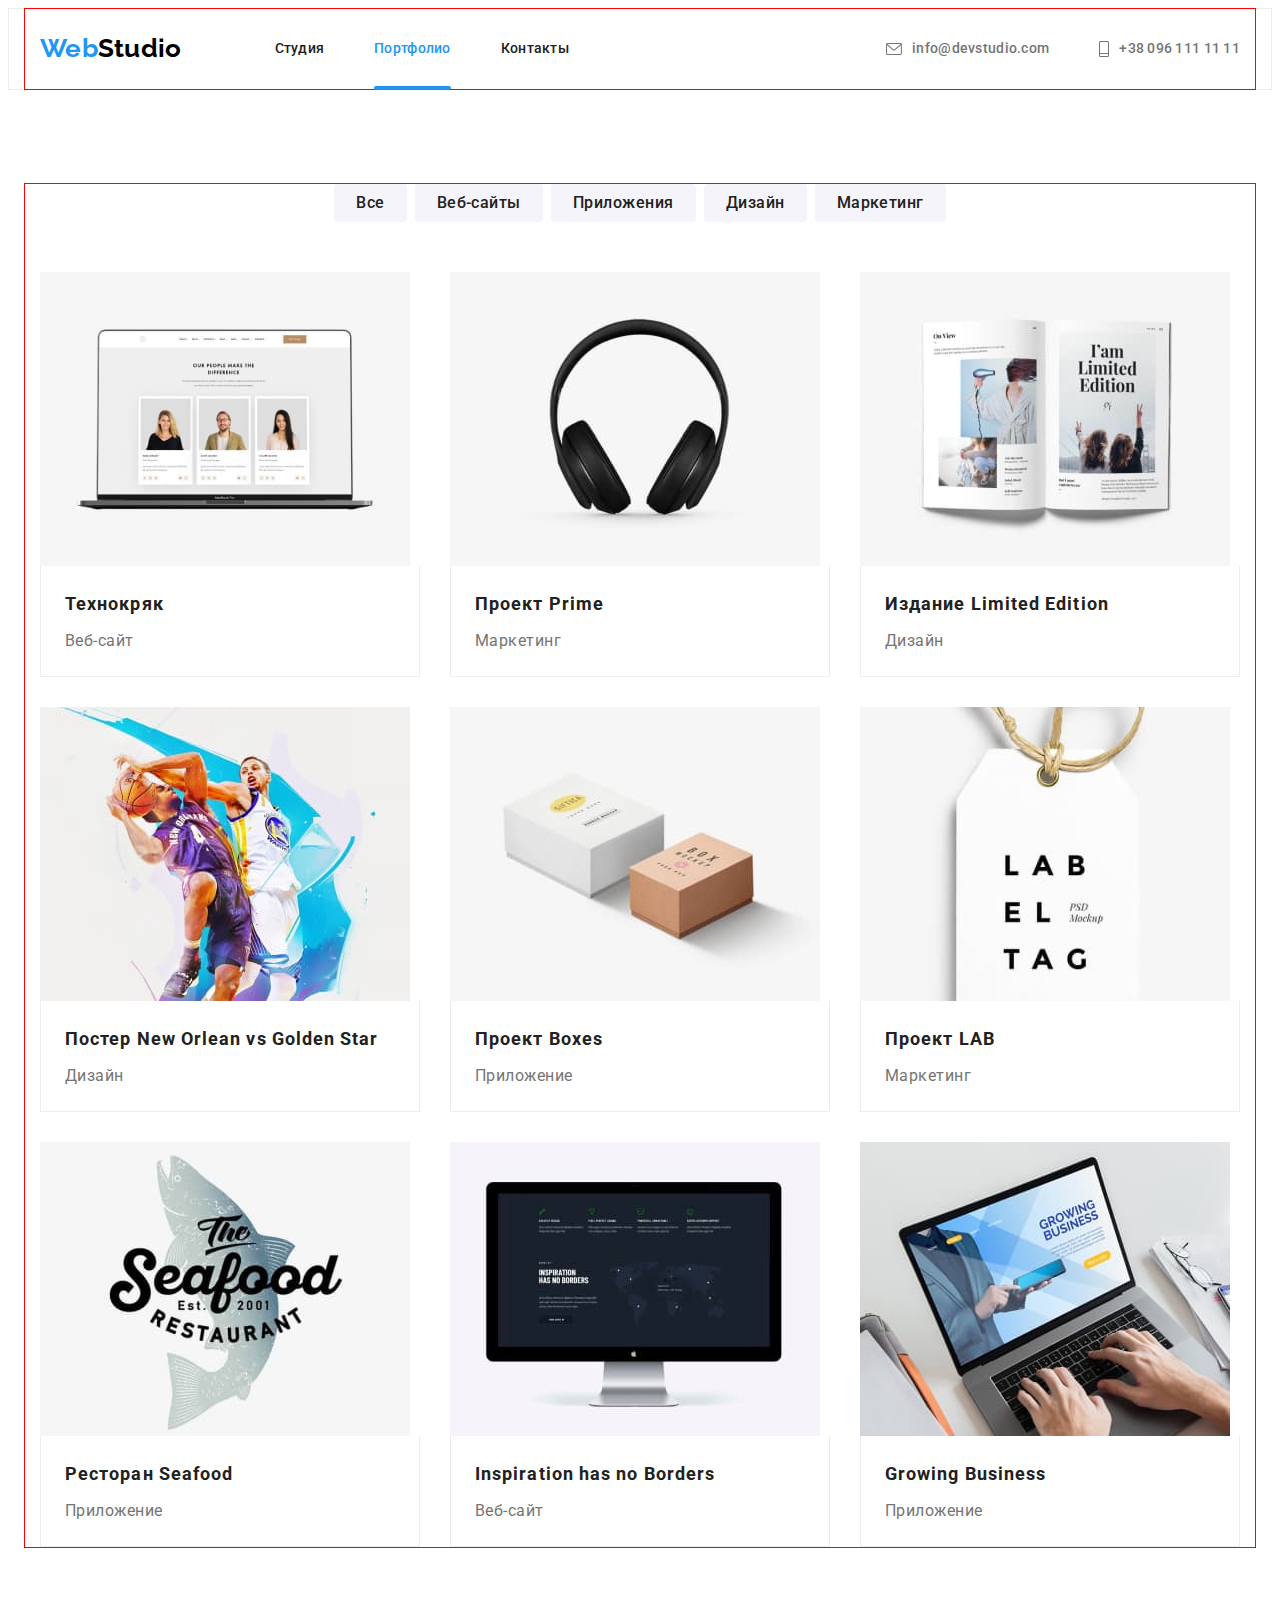
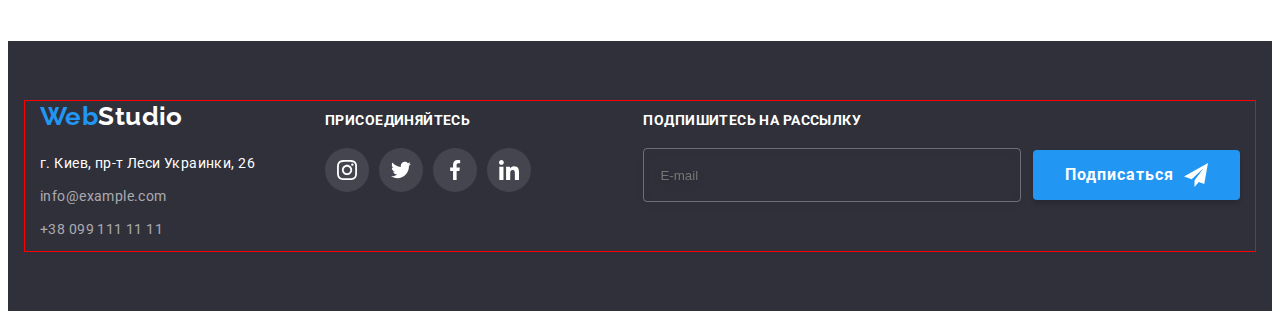
==== commit 0575efc7: "upd. html&css" ====
--- a/portfolio.html
+++ b/portfolio.html
@@ -268,28 +268,28 @@
         </div>
         <div class="footer-item">
           <p class="join">присоединяйтесь</p>
-          <ul class="list time-soc-list">
+          <ul class="list team-list__soc-list socials">
             <li class="footer-soc-item">
-              <a href="" class="time-soc-link link"
-                ><svg class="time-soc-icon" width="20" height="20">
+              <a href="" class="socials__link link"
+                ><svg class="socials__icon" width="20" height="20">
                   <use href="./images/symbol-defs.svg#icon-instagram"></use></svg
               ></a>
             </li>
-            <li class="time-soc-item">
-              <a href="" class="time-soc-link link"
-                ><svg class="time-soc-icon" width="20" height="20">
+            <li class="socials__item">
+              <a href="" class="socials__link link"
+                ><svg class="socials__icon" width="20" height="20">
                   <use href="./images/symbol-defs.svg#icon-twitter"></use></svg
               ></a>
             </li>
-            <li class="time-soc-item">
-              <a href="" class="time-soc-link link"
-                ><svg class="time-soc-icon" width="20" height="20">
+            <li class="socials__item">
+              <a href="" class="socials__link link"
+                ><svg class="socials__icon" width="20" height="20">
                   <use href="./images/symbol-defs.svg#icon-facebook"></use></svg
               ></a>
             </li>
-            <li class="time-soc-item">
-              <a href="" class="time-soc-link link"
-                ><svg class="time-soc-icon" width="20" height="20">
+            <li class="socials__item">
+              <a href="" class="socials__link link"
+                ><svg class="socials__icon" width="20" height="20">
                   <use href="./images/symbol-defs.svg#icon-linkedin"></use></svg
               ></a>
             </li>
--- a/css/style.css
+++ b/css/style.css
@@ -12,7 +12,7 @@
 
 /* Section process */
 
-/*Section team*/
+/* Section team */
 
 /* Section regular-customers */
 
@@ -23,3 +23,8 @@
 /* section layouts*/
 
 /* Section modal-window */
+
+/* 
+Section description 
+Section team
+Section button(Portfolio) */
--- a/css/main.min.css
+++ b/css/main.min.css
@@ -1 +1 @@
-:root{--primary-text-color: #757575;--title-text-color: #212121;--accent-color: #2196f3;--adress-color: rgba(255, 255, 255, 0.6);--logo-black: #000000;--logo-white: #ffffff;--background-color: #2f303a;--button-color: #ffffff;--background-button-color: #f5f4fa;--background-icon-color: #afb1b8;--card-gep-top: 30px;--card-gep-left: 30px;--card-item: 4;--transition: 250ms cubic-bezier(0.4, 0, 0.2, 1)}p,h1,h2,h3,h4,h5,h6{margin:0}ul,ol{margin:0;padding-left:0}img{display:block;max-width:100%;height:auto}body{color:var(--primary-text-color);font-family:"Roboto",sans-serif;font-size:14px;line-height:1.71;letter-spacing:.03em}.link{text-decoration:none;color:inherit}.list{list-style:none}.container{margin-left:auto;margin-right:auto;width:1200px;padding-left:15px;padding-right:15px;outline:1px solid red}.card-set{display:flex;flex-wrap:wrap;margin-top:calc(-1*var(--card-gep-top));margin-left:calc(-1*var(--card-gep-left))}.card-item{margin-top:var(--card-gep-top);margin-left:var(--card-gep-left);flex-basis:calc(100%/var(--card-item) - var(--card-gep-left))}.page-header{font-weight:500;line-height:1.14;letter-spacing:.02em;border:1px solid #ececec}.page-header .logo{margin-right:93px;padding-top:24px;padding-bottom:25px}.header-nav{display:flex;align-items:center}.site-nav .item:not(:last-child),.auth-nav .item:not(:last-child){margin-right:50px}.site-nav .link,.auth-nav .link{display:flex;align-items:center;padding-top:32px;padding-bottom:32px;position:relative;transition:color var(--transition)}.site-nav{display:flex;align-items:center;color:var(--title-text-color)}.site-nav .link::after{content:"";display:block;width:100%;position:absolute;bottom:-1px;height:4px;background-color:var(--accent-color);border-radius:2px;opacity:0;transition:opacity 250ms cubic-bezier(0.4, 0, 0.2, 1)}.site-nav .link:hover::after,.site-nav .link:focus::after,.site-nav .active::after{opacity:1}.auth-nav{display:flex;margin-left:auto;align-items:center}.nav-list{display:flex;margin-left:auto;padding-top:32px;padding-bottom:32px}.logo-black{color:var(--logo-black)}.logo{font-family:"Raleway";font-weight:700;font-size:26px;line-height:1.19;color:var(--accent-color);display:flex}.site-nav .link:hover,.site-nav .link:focus,.active{color:var(--accent-color)}.auth-nav .link:hover,.auth-nav .link:focus{color:var(--accent-color);display:flex}.auth-nav-logo,.auth-nav-logo{margin-right:10px;fill:var(--primary-text-color)}.auth-nav .link:hover .auth-nav-logo,.auth-nav .link:focus .auth-nav-logo{fill:var(--accent-color)}.section{padding-top:94px;padding-bottom:94px}.hero{text-align:center;padding-top:200px;padding-bottom:200px;background-color:var(--background-color)}.overlay{max-width:1600px;height:600px;margin-left:auto;margin-right:auto;background-image:linear-gradient(to right, rgba(47, 48, 58, 0.4), rgba(47, 48, 58, 0.4)),url("../images/hero-bg.jpg")}.hero-title{font-weight:900;font-size:44px;line-height:1.36;text-transform:uppercase;text-align:center;color:var(--button-color);margin-bottom:30px;max-width:696px;letter-spacing:.06em;margin-left:auto;margin-right:auto}.button{cursor:pointer;font-family:inherit;font-weight:700;font-size:16px;line-height:1.88;letter-spacing:.06em;color:var(--button-color);background-color:var(--accent-color);box-shadow:0px 4px 4px rgba(0,0,0,.15);border-radius:4px;padding:10px 32px;border:none;min-width:200px;display:flex;justify-content:center;align-items:center;margin-right:auto;margin-left:auto;transition:background var(--transition)}.button:hover,.button:focus{background:#188ce8}.visually-hidden{position:absolute !important;clip:rect(1px 1px 1px 1px);clip:rect(1px, 1px, 1px, 1px);padding:0 !important;border:0 !important;height:1px !important;width:1px !important;overflow:hidden}.features-list__item::before{display:block;content:"";height:120px;background-size:70px;background-repeat:no-repeat;background-position:center;background-color:var(--background-button-color);border-radius:4px;margin-bottom:30px}.icon-antenna::before{background-image:url(../images/antenna.svg)}.icon-clock::before{background-image:url(../images/clock.svg)}.icon-diagram::before{background-image:url(../images/diagram.svg)}.icon-astronaut::before{background-image:url(../images/astronaut.svg)}.features-list__title{font-weight:700;font-size:14px;text-transform:uppercase;line-height:1.14;color:var(--title-text-color);margin-bottom:10px}.section-worck{padding-top:0px}.section-title{font-weight:700;font-size:36px;margin-bottom:50px;line-height:1.16;text-align:center;color:var(--title-text-color)}.process-list{--card-gep-top: 50px;--card-gep-left: 30px;--card-item: 3}.item-worck{position:relative}.tex-position{position:absolute;font-weight:700;line-height:16px;color:var(--button-color);text-transform:uppercase;bottom:0;left:0;text-align:center;width:100%;padding:27px;background-color:rgba(47,48,58,.8)}.section-team{background-color:var(--background-button-color)}.team-list__title{font-weight:500;margin-bottom:10px;color:var(--title-text-color)}.team-list__text,.team-list__title{font-size:16px;line-height:1.18;text-align:center}.team-list__text{margin-bottom:16px}.team-list__list{--card-item: 4}.team-list__con{padding:30px}.team-list__item{background-color:#fff;box-shadow:0px 1px 3px rgba(0,0,0,.12),0px 1px 1px rgba(0,0,0,.14),0px 2px 1px rgba(0,0,0,.2);border-radius:0px 0px 4px 4px}.socials{display:flex}.socials__item{width:44px;height:44px;margin-right:10px}.socials__item:last-child{margin-right:0px}.socials__link{width:100%;height:100%;background-color:var(--button-color);border-radius:50%;display:flex;align-items:center;justify-content:center;transition:background-color var(--transition)}.socials__icon{transition:fill var(--transition);fill:var(--background-icon-color)}.socials__link:hover,.socials__link:focus{background-color:var(--accent-color)}.socials__link:hover .socials__icon,.socials__link:focus .socials__icon{fill:var(--button-color)}.clients{font-size:36px;line-height:42px;text-align:center;letter-spacing:.03em;color:var(--title-text-color);margin-bottom:50px}.clients-list{--card-item: 6}.clients-icon-link:hover,.clients-icon-link:focus{border:1px solid var(--accent-color)}.clients-icon-link{width:100%;height:92px;background-color:var(--button-color);display:flex;border-radius:4px;align-items:center;justify-content:center;border:1px solid #afb1b8;transition:border var(--transition)}.clients-cpmany-icon{transition:fill var(--transition);fill:#afb1b8}.clients-icon-link:hover .clients-cpmany-icon,.clients-icon-link:focus .clients-cpmany-icon{fill:var(--accent-color)}.footer{background-color:var(--background-color);padding-top:60px;padding-bottom:60px}.footer .logo{margin-bottom:20px}.footer .link:hover,.footer .link:focus{color:var(--accent-color)}.address-item .link{transition:color var(--transition)}.logo-white{color:var(--logo-white)}.join{font-weight:700;line-height:16px;letter-spacing:.03em;text-transform:uppercase;color:var(--logo-white);margin-bottom:20px}.join-label{margin-right:12px}.join-input{width:358px;height:50px;background-color:initial;border:1px solid rgba(255,255,255,.3);filter:drop-shadow(0px 4px 4px rgba(0, 0, 0, 0.15));border-radius:4px;padding-left:16px;color:var(--button-color)}.footer-form{display:flex;align-items:center}.address{color:var(--adress-color);font-style:inherit}.address .link[target=blank]{color:var(--button-color)}.address-item{margin-bottom:9px}.footer-soc-list{display:flex}.footer-soc-item{width:44px;height:44px;margin-right:10px}.footer-soc-item:last-child{margin-right:0px}.footer-soc-link{width:100%;height:100%;border-radius:50%;display:flex;align-items:center;justify-content:center;transition-property:background-color;transition-duration:3000ms;transition-timing-function:cubic-bezier(0.4, 0, 0.2, 1)}.footer .time-soc-link{background-color:rgba(255,255,255,.1)}.footer .time-soc-icon{fill:var(--logo-white)}.footer-soc-icon{fill:var(--button-color)}.footer .time-soc-link:hover,.footer .time-soc-link:focus{background-color:var(--accent-color)}.footer-container{display:flex;align-items:baseline}.footer-item:not(:last-child){margin-right:70px}.footer-item:last-child{margin-left:auto}.section-project{margin-top:94px;margin-bottom:94px}.button-list__item{cursor:pointer;color:var(--title-text-color);background-color:var(--background-button-color);font-family:inherit;font-size:16px;font-weight:500;line-height:1.62;letter-spacing:.03em;border-radius:4px;padding:6px 22px 6px 22px;border:none;transition-property:background-color,color,box-shadow;transition-duration:250ms;transition-timing-function:cubic-bezier(0.4, 0, 0.2, 1)}.button-list__item:hover,.button-list__item:focus{background-color:var(--accent-color);color:var(--background-button-color);box-shadow:0px 3px 1px rgba(0,0,0,.1),0px 1px 2px rgba(0,0,0,.08),0px 2px 2px rgba(0,0,0,.12)}.button-list{display:flex;justify-content:center;margin-bottom:50px;column-gap:8px}.button-title{position:relative}.title-layouts{font-weight:700;font-size:18px;margin-bottom:4px;line-height:2;letter-spacing:.06em;color:var(--title-text-color)}.title-text{font-size:16px;line-height:1.88;letter-spacing:.03em}.list-layouts{--card-item: 3}.layouts-item{background-color:var(--button-color)}.layouts-link{display:flex;flex-direction:column;transition:box-shadow var(--transition)}.layouts-link:hover,.layouts-link:focus{box-shadow:0px 1px 1px rgba(0,0,0,.12),0px 4px 4px rgba(0,0,0,.06),1px 4px 6px rgba(0,0,0,.16)}.layouts-con{padding:20px 24px;border:1px solid #eee;border-top:none}.layouts-thumb:hover::before .layouts-thumb:focus::before{opacity:1}.layouts-thumb{position:relative;overflow:hidden}.layouts-cards:hover .layouts-thumb::before{transform:translateY(0)}.layouts-top-text{position:absolute;top:0%;font-size:18px;line-height:28px;letter-spacing:.03em;color:var(--button-color);background:rgba(33,150,243,.9);padding:63px 24px 63px 24px;transform:translateY(100%);transition:transform 250ms cubic-bezier(0.4, 0, 0.2, 1)}.layouts-link:hover .layouts-top-text,.layouts-link:focus .layouts-top-text{transform:translateY(0)}.backdrop{width:100%;height:100%;background:rgba(0,0,0,.2);position:fixed;top:0;transition:opacity var(--transition),visibility 350ms}.backdrop.is-hidden .modal{transform:translate(-50%, -50%) scale(0)}.modal{width:528px;height:581px;background:var(--background-button-color);box-shadow:0px 1px 3px rgba(0,0,0,.12),0px 1px 1px rgba(0,0,0,.14),0px 2px 1px rgba(0,0,0,.2);border-radius:4px;position:absolute;top:50%;left:50%;transform:translate(-50%, -50%) scale(1);transition:transform var(--transition);padding:40px}.modal-title{font-weight:700;font-size:20px;line-height:23px;text-align:center;letter-spacing:.03em;color:var(--title-text-color);margin-bottom:12px}.svg-button-modal{fill:var(--logo-black);transition:fill var(--transition)}.svg-button-modal:focus,.svg-button-modal:hover{fill:var(--accent-color)}.button-modal-clouse{width:30px;height:30px;position:absolute;display:flex;justify-content:center;align-items:center;top:8px;right:8px;border:1px solid rgba(0,0,0,.1);border-radius:50%;cursor:pointer}.button-modal-clouse:focus .svg-button-modal,.button-modal-clouse:hover .svg-button-modal{fill:var(--accent-color)}.is-hidden{visibility:hidden;opacity:0;pointer-events:none}.modal-field{margin-bottom:10px}.modal-input{width:100%;height:40px;border:1px solid rgba(33,33,33,.2);border-radius:4px;padding-left:42px;outline:none;cursor:pointer;transition:border var(--transition)}.modal-input:focus,.modal-input:hover{border:1px solid var(--accent-color)}.modal-input:focus+.modal-icon,.modal-input:hover+.modal-icon{fill:var(--accent-color)}.modal-icon{position:absolute;left:12px;top:50%;transform:translateY(-50%);transition:fill var(--transition)}.modal-label{font-size:12px;letter-spacing:.01em;color:var(--primary-text-color);margin-bottom:4px;display:block}.modal-text{width:100%;height:120px;border:1px solid rgba(33,33,33,.2);border-radius:4px;resize:none;padding:12px 16px;outline:none}.modal-text::placeholder{font-size:14px;line-height:16px;letter-spacing:.01em;color:rgba(117,117,117,.5)}.modal-text:focus{border-color:var(--accent-color)}.color-contract{color:var(--accent-color)}.checkbox-text{color:var(--primary-text-color);display:flex;align-items:center;justify-content:center}.checkbox-text::before{content:"";width:16px;height:15px;border:2px solid var(--title-text-color);border-radius:2px;margin-right:9px}.modal-check{margin-left:13px}.modal-check:checked+.checkbox-text::before{background-color:var(--accent-color);background-image:url(../images/check.svg);border:2px solid var(--title-text-color);background-repeat:no-repeat;background-position:center}.modal-check:hover+.checkbox-text::before,.modal-check:focus+.checkbox-text::before{border:2px solid var(--accent-color)}.subscribe-btn-icon{margin-left:10px;fill:var(--button-color)}.input-wrap{position:relative}/*# sourceMappingURL=main.min.css.map */+:root{--primary-text-color: #757575;--title-text-color: #212121;--accent-color: #2196f3;--adress-color: rgba(255, 255, 255, 0.6);--logo-black: #000000;--logo-white: #ffffff;--background-color: #2f303a;--button-color: #ffffff;--background-button-color: #f5f4fa;--background-icon-color: #afb1b8;--card-gep-top: 30px;--card-gep-left: 30px;--card-item: 4;--transition: 250ms cubic-bezier(0.4, 0, 0.2, 1)}p,h1,h2,h3,h4,h5,h6{margin:0}ul,ol{margin:0;padding-left:0}img{display:block;max-width:100%;height:auto}body{color:var(--primary-text-color);font-family:"Roboto",sans-serif;font-size:14px;line-height:1.71;letter-spacing:.03em}.link{text-decoration:none;color:inherit}.list{list-style:none}.container{margin-left:auto;margin-right:auto;width:1200px;padding-left:15px;padding-right:15px;outline:1px solid red}.card-set{display:flex;flex-wrap:wrap;margin-top:calc(-1*var(--card-gep-top));margin-left:calc(-1*var(--card-gep-left))}.card-item{margin-top:var(--card-gep-top);margin-left:var(--card-gep-left);flex-basis:calc(100%/var(--card-item) - var(--card-gep-left))}.page-header{font-weight:500;line-height:1.14;letter-spacing:.02em;border:1px solid #ececec}.page-header .logo{margin-right:93px;padding-top:24px;padding-bottom:25px}.header-nav{display:flex;align-items:center}.site-nav .item:not(:last-child),.auth-nav .item:not(:last-child){margin-right:50px}.site-nav .link,.auth-nav .link{display:flex;align-items:center;padding-top:32px;padding-bottom:32px;position:relative;transition:color var(--transition)}.site-nav{display:flex;align-items:center;color:var(--title-text-color)}.site-nav .link::after{content:"";display:block;width:100%;position:absolute;bottom:-1px;height:4px;background-color:var(--accent-color);border-radius:2px;opacity:0;transition:opacity 250ms cubic-bezier(0.4, 0, 0.2, 1)}.site-nav .link:hover::after,.site-nav .link:focus::after,.site-nav .active::after{opacity:1}.auth-nav{display:flex;margin-left:auto;align-items:center}.nav-list{display:flex;margin-left:auto;padding-top:32px;padding-bottom:32px}.logo-black{color:var(--logo-black)}.logo{font-family:"Raleway";font-weight:700;font-size:26px;line-height:1.19;color:var(--accent-color);display:flex}.site-nav .link:hover,.site-nav .link:focus,.active{color:var(--accent-color)}.auth-nav .link:hover,.auth-nav .link:focus{color:var(--accent-color);display:flex}.auth-nav-logo,.auth-nav-logo{margin-right:10px;fill:var(--primary-text-color)}.auth-nav .link:hover .auth-nav-logo,.auth-nav .link:focus .auth-nav-logo{fill:var(--accent-color)}.section{padding-top:94px;padding-bottom:94px}.hero{text-align:center;padding-top:200px;padding-bottom:200px;background-color:var(--background-color)}.overlay{max-width:1600px;height:600px;margin-left:auto;margin-right:auto;background-image:linear-gradient(to right, rgba(47, 48, 58, 0.4), rgba(47, 48, 58, 0.4)),url("../images/hero-bg.jpg")}.hero-title{font-weight:900;font-size:44px;line-height:1.36;text-transform:uppercase;text-align:center;color:var(--button-color);margin-bottom:30px;max-width:696px;letter-spacing:.06em;margin-left:auto;margin-right:auto}.button{cursor:pointer;font-family:inherit;font-weight:700;font-size:16px;line-height:1.88;letter-spacing:.06em;color:var(--button-color);background-color:var(--accent-color);box-shadow:0px 4px 4px rgba(0,0,0,.15);border-radius:4px;padding:10px 32px;border:none;min-width:200px;display:flex;justify-content:center;align-items:center;margin-right:auto;margin-left:auto;transition:background var(--transition)}.button:hover,.button:focus{background:#188ce8}.visually-hidden{position:absolute !important;clip:rect(1px 1px 1px 1px);clip:rect(1px, 1px, 1px, 1px);padding:0 !important;border:0 !important;height:1px !important;width:1px !important;overflow:hidden}.features-list__item::before{display:block;content:"";height:120px;background-size:70px;background-repeat:no-repeat;background-position:center;background-color:var(--background-button-color);border-radius:4px;margin-bottom:30px}.icon-antenna::before{background-image:url(../images/antenna.svg)}.icon-clock::before{background-image:url(../images/clock.svg)}.icon-diagram::before{background-image:url(../images/diagram.svg)}.icon-astronaut::before{background-image:url(../images/astronaut.svg)}.features-list__title{font-weight:700;font-size:14px;text-transform:uppercase;line-height:1.14;color:var(--title-text-color);margin-bottom:10px}.section-worck{padding-top:0px}.section-title{font-weight:700;font-size:36px;margin-bottom:50px;line-height:1.16;text-align:center;color:var(--title-text-color)}.process-list{--card-gep-top: 50px;--card-gep-left: 30px;--card-item: 3}.item-worck{position:relative}.tex-position{position:absolute;font-weight:700;line-height:16px;color:var(--button-color);text-transform:uppercase;bottom:0;left:0;text-align:center;width:100%;padding:27px;background-color:rgba(47,48,58,.8)}.section-team{background-color:var(--background-button-color)}.team-list__title{font-weight:500;margin-bottom:10px;color:var(--title-text-color)}.team-list__text,.team-list__title{font-size:16px;line-height:1.18;text-align:center}.team-list__text{margin-bottom:16px}.team-list__list{--card-item: 4}.team-list__con{padding:30px}.team-list__item{background-color:#fff;box-shadow:0px 1px 3px rgba(0,0,0,.12),0px 1px 1px rgba(0,0,0,.14),0px 2px 1px rgba(0,0,0,.2);border-radius:0px 0px 4px 4px}.socials{display:flex}.socials__item{width:44px;height:44px;margin-right:10px}.socials__item:last-child{margin-right:0px}.socials__link{width:100%;height:100%;background-color:var(--button-color);border-radius:50%;display:flex;align-items:center;justify-content:center;transition:background-color var(--transition)}.socials__icon{transition:fill var(--transition);fill:var(--background-icon-color)}.socials__link:hover,.socials__link:focus{background-color:var(--accent-color)}.socials__link:hover .socials__icon,.socials__link:focus .socials__icon{fill:var(--button-color)}.clients{font-size:36px;line-height:42px;text-align:center;letter-spacing:.03em;color:var(--title-text-color);margin-bottom:50px}.clients-list{--card-item: 6}.clients-icon-link:hover,.clients-icon-link:focus{border:1px solid var(--accent-color)}.clients-icon-link{width:100%;height:92px;background-color:var(--button-color);display:flex;border-radius:4px;align-items:center;justify-content:center;border:1px solid #afb1b8;transition:border var(--transition)}.clients-cpmany-icon{transition:fill var(--transition);fill:#afb1b8}.clients-icon-link:hover .clients-cpmany-icon,.clients-icon-link:focus .clients-cpmany-icon{fill:var(--accent-color)}.footer{background-color:var(--background-color);padding-top:60px;padding-bottom:60px}.footer .logo{margin-bottom:20px}.footer .link:hover,.footer .link:focus{color:var(--accent-color)}.address-item .link{transition:color var(--transition)}.logo-white{color:var(--logo-white)}.join{font-weight:700;line-height:16px;letter-spacing:.03em;text-transform:uppercase;color:var(--logo-white);margin-bottom:20px}.join-label{margin-right:12px}.join-input{width:358px;height:50px;background-color:initial;border:1px solid rgba(255,255,255,.3);filter:drop-shadow(0px 4px 4px rgba(0, 0, 0, 0.15));border-radius:4px;padding-left:16px;color:var(--button-color)}.footer-form{display:flex;align-items:center}.address{color:var(--adress-color);font-style:inherit}.address .link[target=blank]{color:var(--button-color)}.address-item{margin-bottom:9px}.footer-soc-list{display:flex}.footer-soc-item{width:44px;height:44px;margin-right:10px}.footer-soc-item:last-child{margin-right:0px}.footer-soc-link{width:100%;height:100%;border-radius:50%;display:flex;align-items:center;justify-content:center;transition-property:background-color;transition-duration:3000ms;transition-timing-function:cubic-bezier(0.4, 0, 0.2, 1)}.footer .socials__link{background-color:rgba(255,255,255,.1)}.footer .socials__icon{fill:var(--logo-white)}.footer-soc-icon{fill:var(--button-color)}.footer .socials__link:hover,.footer .socials__link:focus{background-color:var(--accent-color)}.footer-container{display:flex;align-items:baseline}.footer-item:not(:last-child){margin-right:70px}.footer-item:last-child{margin-left:auto}.section-project{margin-top:94px;margin-bottom:94px}.button-list__item{cursor:pointer;color:var(--title-text-color);background-color:var(--background-button-color);font-family:inherit;font-size:16px;font-weight:500;line-height:1.62;letter-spacing:.03em;border-radius:4px;padding:6px 22px 6px 22px;border:none;transition-property:background-color,color,box-shadow;transition-duration:250ms;transition-timing-function:cubic-bezier(0.4, 0, 0.2, 1)}.button-list__item:hover,.button-list__item:focus{background-color:var(--accent-color);color:var(--background-button-color);box-shadow:0px 3px 1px rgba(0,0,0,.1),0px 1px 2px rgba(0,0,0,.08),0px 2px 2px rgba(0,0,0,.12)}.button-list{display:flex;justify-content:center;margin-bottom:50px;column-gap:8px}.button-title{position:relative}.title-layouts{font-weight:700;font-size:18px;margin-bottom:4px;line-height:2;letter-spacing:.06em;color:var(--title-text-color)}.title-text{font-size:16px;line-height:1.88;letter-spacing:.03em}.list-layouts{--card-item: 3}.layouts-item{background-color:var(--button-color)}.layouts-link{display:flex;flex-direction:column;transition:box-shadow var(--transition)}.layouts-link:hover,.layouts-link:focus{box-shadow:0px 1px 1px rgba(0,0,0,.12),0px 4px 4px rgba(0,0,0,.06),1px 4px 6px rgba(0,0,0,.16)}.layouts-con{padding:20px 24px;border:1px solid #eee;border-top:none}.layouts-thumb:hover::before .layouts-thumb:focus::before{opacity:1}.layouts-thumb{position:relative;overflow:hidden}.layouts-cards:hover .layouts-thumb::before{transform:translateY(0)}.layouts-top-text{position:absolute;top:0%;font-size:18px;line-height:28px;letter-spacing:.03em;color:var(--button-color);background:rgba(33,150,243,.9);padding:63px 24px 63px 24px;transform:translateY(100%);transition:transform 250ms cubic-bezier(0.4, 0, 0.2, 1)}.layouts-link:hover .layouts-top-text,.layouts-link:focus .layouts-top-text{transform:translateY(0)}.backdrop{width:100%;height:100%;background:rgba(0,0,0,.2);position:fixed;top:0;transition:opacity var(--transition),visibility 350ms}.backdrop.is-hidden .modal{transform:translate(-50%, -50%) scale(0)}.modal{width:528px;height:581px;background:var(--background-button-color);box-shadow:0px 1px 3px rgba(0,0,0,.12),0px 1px 1px rgba(0,0,0,.14),0px 2px 1px rgba(0,0,0,.2);border-radius:4px;position:absolute;top:50%;left:50%;transform:translate(-50%, -50%) scale(1);transition:transform var(--transition);padding:40px}.modal-title{font-weight:700;font-size:20px;line-height:23px;text-align:center;letter-spacing:.03em;color:var(--title-text-color);margin-bottom:12px}.svg-button-modal{fill:var(--logo-black);transition:fill var(--transition)}.svg-button-modal:focus,.svg-button-modal:hover{fill:var(--accent-color)}.button-modal-clouse{width:30px;height:30px;position:absolute;display:flex;justify-content:center;align-items:center;top:8px;right:8px;border:1px solid rgba(0,0,0,.1);border-radius:50%;cursor:pointer}.button-modal-clouse:focus .svg-button-modal,.button-modal-clouse:hover .svg-button-modal{fill:var(--accent-color)}.is-hidden{visibility:hidden;opacity:0;pointer-events:none}.modal-field{margin-bottom:10px}.modal-input{width:100%;height:40px;border:1px solid rgba(33,33,33,.2);border-radius:4px;padding-left:42px;outline:none;cursor:pointer;transition:border var(--transition)}.modal-input:focus,.modal-input:hover{border:1px solid var(--accent-color)}.modal-input:focus+.modal-icon,.modal-input:hover+.modal-icon{fill:var(--accent-color)}.modal-icon{position:absolute;left:12px;top:50%;transform:translateY(-50%);transition:fill var(--transition)}.modal-label{font-size:12px;letter-spacing:.01em;color:var(--primary-text-color);margin-bottom:4px;display:block}.modal-text{width:100%;height:120px;border:1px solid rgba(33,33,33,.2);border-radius:4px;resize:none;padding:12px 16px;outline:none}.modal-text::placeholder{font-size:14px;line-height:16px;letter-spacing:.01em;color:rgba(117,117,117,.5)}.modal-text:focus{border-color:var(--accent-color)}.color-contract{color:var(--accent-color)}.checkbox-text{color:var(--primary-text-color);display:flex;align-items:center;justify-content:center}.checkbox-text::before{content:"";width:16px;height:15px;border:2px solid var(--title-text-color);border-radius:2px;margin-right:9px}.modal-check{margin-left:13px}.modal-check:checked+.checkbox-text::before{background-color:var(--accent-color);background-image:url(../images/check.svg);border:2px solid var(--title-text-color);background-repeat:no-repeat;background-position:center}.modal-check:hover+.checkbox-text::before,.modal-check:focus+.checkbox-text::before{border:2px solid var(--accent-color)}.subscribe-btn-icon{margin-left:10px;fill:var(--button-color)}.input-wrap{position:relative}/*# sourceMappingURL=main.min.css.map */